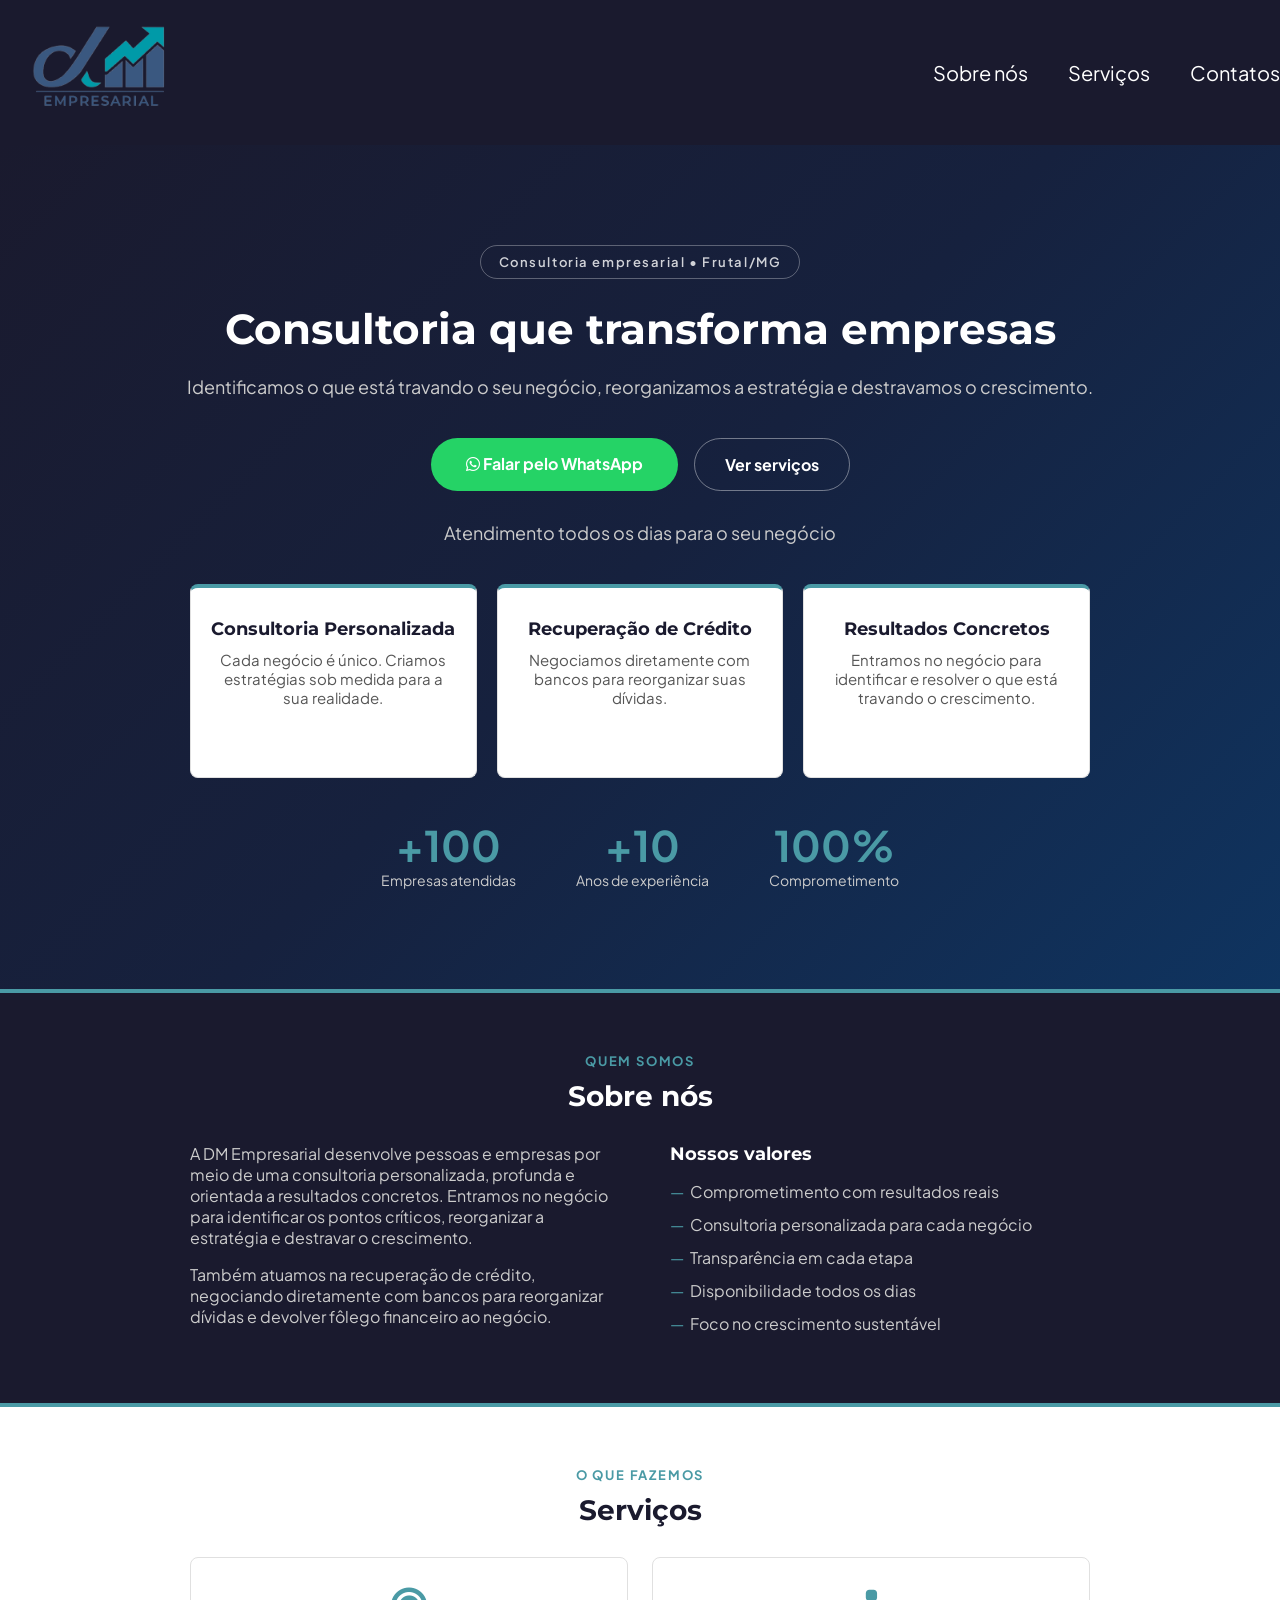
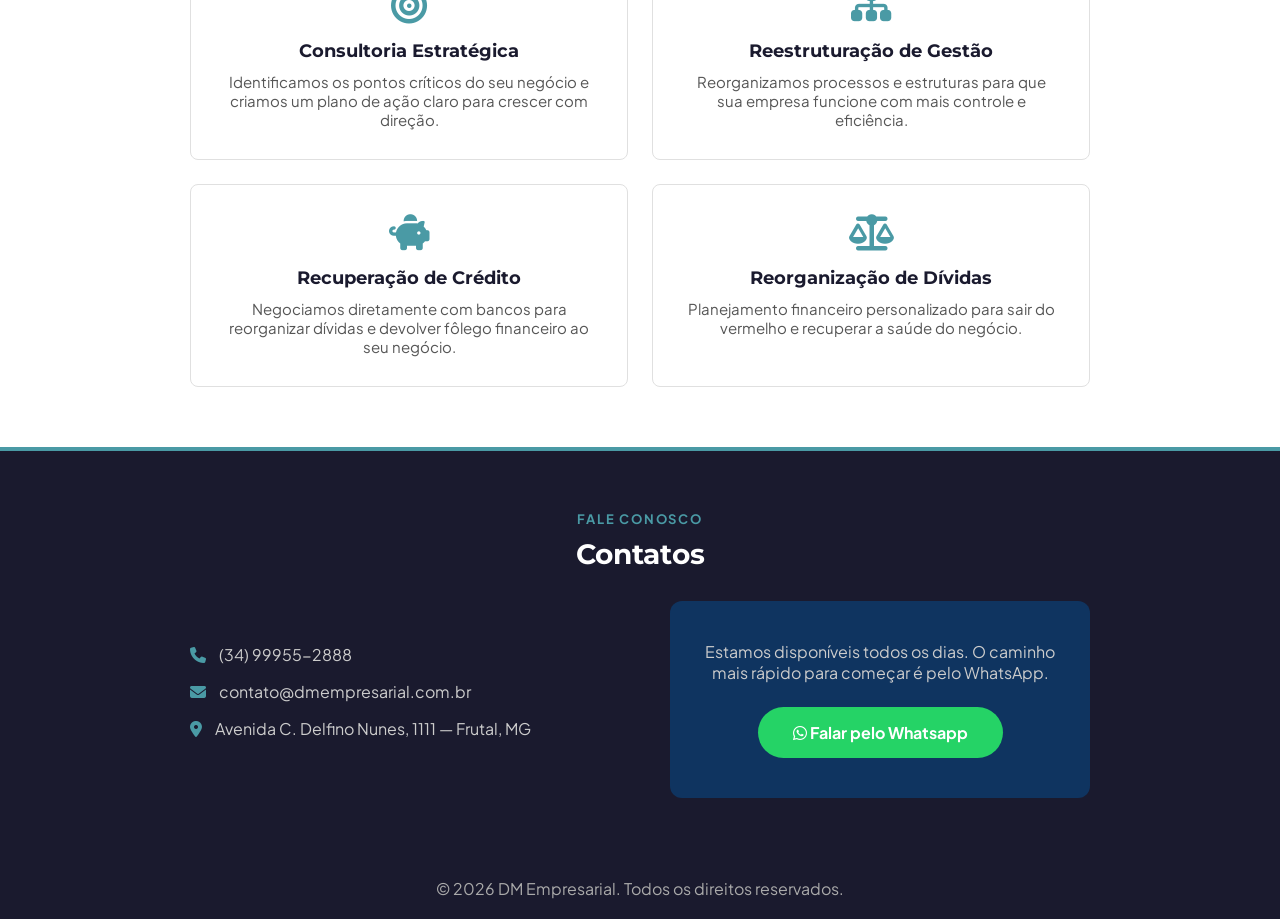
==== index.html @ 43095cfa "Update index.html" ====
<!DOCTYPE html>
<html lang="pt-BR">
  <head>
    <meta charset="UTF-8" />
    <meta name="viewport" content="width=device-width, initial-scale=1.0" />
    <meta http-equiv="X-UA-Compatible" content="ie=edge" />
    <title>DM Empresarial</title>
    <link rel="stylesheet" href="css.css" />
    <link rel="stylesheet" href="https://cdnjs.cloudflare.com/ajax/libs/font-awesome/6.5.0/css/all.min.css" />
    <link rel="preconnect" href="https://fonts.googleapis.com" />
    <link rel="preconnect" href="https://fonts.gstatic.com" crossorigin />
    <link href="https://fonts.googleapis.com/css2?family=Montserrat:wght@500;600;700;800&family=Plus+Jakarta+Sans:wght@400;500;600;700&display=swap" rel="stylesheet" />
    <link rel="icon" type="image/png" href="Logo_DM_OFICIAL.png" />
  </head>

  <body>

    <!-- MENU -->
    <header>
      <nav>
        <img src="Logo_DM_OFICIAL.png" class="logo" alt="Logo DM Empresarial" />
        <ul>
          <li><a href="#sobre">Sobre nós</a></li>
          <li><a href="#servicos">Serviços</a></li>
          <li><a href="#contatos">Contatos</a></li>
        </ul>
      </nav>
    </header>

    <!-- HERO -->
    <section class="hero">
      <span class="hero-selo">Consultoria empresarial • Frutal/MG</span>
      <h1>Consultoria que transforma empresas</h1>
      <p>Identificamos o que está travando o seu negócio, reorganizamos a estratégia e destravamos o crescimento.</p>

      <div class="hero-botoes">
        <a href="https://wa.me/5534996653600" class="btn-whatsapp">
          <i class="fa-brands fa-whatsapp"></i> Falar pelo WhatsApp
        </a>
        <a href="#servicos" class="btn-ghost">Ver serviços</a>
      </div>

      <p class="hero-disponivel">Atendimento todos os dias para o seu negócio</p>

      <div class="home-cards">
        <div class="home-card">
          <h4>Consultoria Personalizada</h4>
          <p>Cada negócio é único. Criamos estratégias sob medida para a sua realidade.</p>
        </div>
        <div class="home-card">
          <h4>Recuperação de Crédito</h4>
          <p>Negociamos diretamente com bancos para reorganizar suas dívidas.</p>
        </div>
        <div class="home-card">
          <h4>Resultados Concretos</h4>
          <p>Entramos no negócio para identificar e resolver o que está travando o crescimento.</p>
        </div>
      </div>

      <div class="home-numeros">
        <div class="numero">
          <span class="numero-valor">+100</span>
          <span class="numero-label">Empresas atendidas</span>
        </div>
        <div class="numero">
          <span class="numero-valor">+10</span>
          <span class="numero-label">Anos de experiência</span>
        </div>
        <div class="numero">
          <span class="numero-valor">100%</span>
          <span class="numero-label">Comprometimento</span>
        </div>
      </div>
    </section>

    <!-- CONTEUDO -->
    <section class="icones">

      <!-- SOBRE NOS -->
      <div id="sobre">
        <span class="etiqueta">Quem somos</span>
        <h3>Sobre nós</h3>

        <div class="sobre-grid">
          <div class="sobre-texto">
            <p>A DM Empresarial desenvolve pessoas e empresas por meio de uma consultoria personalizada, profunda e orientada a resultados concretos. Entramos no negócio para identificar os pontos críticos, reorganizar a estratégia e destravar o crescimento.</p>
            <p>Também atuamos na recuperação de crédito, negociando diretamente com bancos para reorganizar dívidas e devolver fôlego financeiro ao negócio.</p>
          </div>

          <div class="sobre-valores">
            <h4>Nossos valores</h4>
            <ul>
              <li>Comprometimento com resultados reais</li>
              <li>Consultoria personalizada para cada negócio</li>
              <li>Transparência em cada etapa</li>
              <li>Disponibilidade todos os dias</li>
              <li>Foco no crescimento sustentável</li>
            </ul>
          </div>
        </div>
      </div>

      <!-- SERVICOS -->
      <div id="servicos">
        <span class="etiqueta">O que fazemos</span>
        <h3>Serviços</h3>

        <div class="servicos-grid">
          <div class="servico-card">
            <i class="fa-solid fa-bullseye"></i>
            <h4>Consultoria Estratégica</h4>
            <p>Identificamos os pontos críticos do seu negócio e criamos um plano de ação claro para crescer com direção.</p>
          </div>
          <div class="servico-card">
            <i class="fa-solid fa-sitemap"></i>
            <h4>Reestruturação de Gestão</h4>
            <p>Reorganizamos processos e estruturas para que sua empresa funcione com mais controle e eficiência.</p>
          </div>
          <div class="servico-card">
          <i class="fa-solid fa-piggy-bank"></i>
            <h4>Recuperação de Crédito</h4>
            <p>Negociamos diretamente com bancos para reorganizar dívidas e devolver fôlego financeiro ao seu negócio.</p>
          </div>
          <div class="servico-card">
            <i class="fa-solid fa-scale-balanced"></i>
            <h4>Reorganização de Dívidas</h4>
            <p>Planejamento financeiro personalizado para sair do vermelho e recuperar a saúde do negócio.</p>
          </div>
        </div>
      </div>

      <!-- CONTATOS -->
      <div id="contatos">
        <span class="etiqueta">Fale conosco</span>
        <h3>Contatos</h3>

        <div class="contatos-grid">
          <div class="contatos-info">
            <p><i class="fa-solid fa-phone"></i> (34) 99955-2888</p>
            <p><i class="fa-solid fa-envelope"></i> contato@dmempresarial.com.br</p>
            <p><i class="fa-solid fa-location-dot"></i> Avenida C. Delfino Nunes, 1111 — Frutal, MG</p>
          </div>

          <div class="contatos-cta">
            <p>Estamos disponíveis todos os dias. O caminho mais rápido para começar é pelo WhatsApp.</p>
            <a href="https://wa.me/5534996653600" class="btn-whatsapp">
              <i class="fa-brands fa-whatsapp"></i> Falar pelo Whatsapp
            </a>
          </div>
        </div>
      </div>

    </section>

    <!-- RODAPE -->
    <footer>
      <p>© 2026 DM Empresarial. Todos os direitos reservados.</p>
    </footer>

  </body>
</html>
---- css.css ----
/* SITE DM EMPRESARIAL — ESTILOS CSS*/

/*  RESET E BASE  */
* {
  margin: 0;
  padding: 0;
  box-sizing: border-box;
}

html {
  scroll-behavior: smooth;
}

body {
  font-family: 'Plus Jakarta Sans', Arial, sans-serif;
  color: #333333;
}

h1, h2, h3, h4 {
  font-family: 'Montserrat', Arial, sans-serif;
}

/*  MENU  */
header {
  background-color: #1a1a2e;
  padding: 0px 0px;
}

nav {
  display: flex;
  justify-content: space-between;
  align-items: center;
  height: 145px;
}

.logo {
  height: 200px;
  width: auto;
}

nav ul {
  list-style: none;
  display: flex;
  gap: 40px;
  font-size: 20px;
}

nav ul a {
  color: #ffffff;
  text-decoration: none;
}

/*  HERO  */
.hero {
  background: linear-gradient(135deg, #1a1a2e 0%, #16213e 50%, #0f3460 100%);
  color: #ffffff;
  text-align: center;
  padding: 100px 20px;
}

.hero-selo {
  display: inline-block;
  font-size: 13px;
  font-weight: 600;
  letter-spacing: 0.12em;
  color: rgba(255, 255, 255, 0.8);
  border: 1px solid rgba(255, 255, 255, 0.3);
  padding: 8px 18px;
  border-radius: 999px;
  margin-bottom: 24px;
}

.hero h1 {
  font-size: 42px;
  margin-bottom: 20px;
}

.hero p {
  font-size: 18px;
  color: #cccccc;
  margin-bottom: 40px;
}

.hero-botoes {
  display: flex;
  gap: 16px;
  justify-content: center;
  flex-wrap: wrap;
  margin-bottom: 30px;
}

.hero-disponivel {
  font-size: 14px;
  color: rgba(255, 255, 255, 0.6);
  margin-bottom: 60px;
}

/*  BOTOES  */
.btn-whatsapp {
  background-color: #25d366;
  color: #ffffff;
  padding: 15px 35px;
  border-radius: 30px;
  text-decoration: none;
  font-size: 16px;
  font-weight: bold;
}

.btn-ghost {
  background: transparent;
  color: #ffffff;
  border: 1.5px solid rgba(255, 255, 255, 0.4);
  padding: 15px 30px;
  border-radius: 30px;
  text-decoration: none;
  font-size: 16px;
  font-weight: bold;
}

/*  CARDS DO HERO  */
.home-cards {
  display: grid;
  grid-template-columns: repeat(3, 1fr);
  gap: 20px;
  margin: 40px auto;
  max-width: 900px;
}

.home-card {
  background-color: #ffffff;
  border: 1px solid #e0e0e0;
  border-top: 4px solid #4a9aa5;
  border-radius: 8px;
  padding: 30px 20px;
  text-align: center;
}

.home-card h4 {
  font-size: 18px;
  color: #1a1a2e;
  margin-bottom: 10px;
}

.home-card p {
  font-size: 15px;
  color: #555555;
}

/*  NUMEROS DO HERO  */
.home-numeros {
  display: flex;
  justify-content: center;
  gap: 60px;
  margin-top: 40px;
}

.numero {
  display: flex;
  flex-direction: column;
  align-items: center;
}

.numero-valor {
  font-size: 42px;
  font-weight: bold;
  color: #4a9aa5;
}

.numero-label {
  font-size: 14px;
  color: #cccccc;
}

/*  ESTRUTURA DAS SECOES  */
.icones {
  width: 100%;
}

.icones > div {
  padding: 60px 40px;
}

.etiqueta {
  display: block;
  font-size: 13px;
  font-weight: 700;
  letter-spacing: 0.14em;
  text-transform: uppercase;
  color: #4a9aa5;
  margin-bottom: 10px;
  text-align: center;
}

.icones h3 {
  font-size: 28px;
  margin-bottom: 30px;
  color: #1a1a2e;
  text-align: center;
}

/*  SOBRE NOS  */
#sobre {
  background-color: #1a1a2e;
  border-top: 4px solid #4a9aa5;
}

#sobre h3 {
  color: #ffffff;
}

.sobre-grid {
  display: grid;
  grid-template-columns: 1fr 1fr;
  gap: 60px;
  max-width: 900px;
  margin: 0 auto;
}

.sobre-texto p {
  color: #cccccc;
  font-size: 16px;
  margin-bottom: 16px;
}

.sobre-valores h4 {
  font-size: 18px;
  color: #ffffff;
  margin-bottom: 16px;
}

.sobre-valores ul {
  list-style: none;
  display: flex;
  flex-direction: column;
  gap: 12px;
}

.sobre-valores ul li {
  padding-left: 20px;
  position: relative;
  color: #cccccc;
  font-size: 16px;
}

.sobre-valores ul li::before {
  content: "—";
  position: absolute;
  left: 0;
  color: #4a9aa5;
}

/*  SERVICOS  */
#servicos {
  border-top: 4px solid #4a9aa5;
}

.servicos-grid {
  display: grid;
  grid-template-columns: repeat(2, 1fr);
  gap: 24px;
  max-width: 900px;
  margin: 0 auto;
}

.servico-card {
  background-color: #ffffff;
  border: 1px solid #e0e0e0;
  border-radius: 8px;
  padding: 30px;
  text-align: center;
  transition: transform 0.2s ease, box-shadow 0.2s ease;
}

.servico-card:hover {
  transform: translateY(-5px);
  box-shadow: 0 10px 30px rgba(0, 0, 0, 0.1);
}

.servico-card i {
  font-size: 36px;
  color: #4a9aa5;
  margin-bottom: 16px;
  display: block;
}

.servico-card h4 {
  font-size: 18px;
  color: #1a1a2e;
  margin-bottom: 10px;
}

.servico-card p {
  font-size: 15px;
  color: #555555;
}

/*  CONTATOS  */
#contatos {
  background-color: #1a1a2e;
  border-top: 4px solid #4a9aa5;
}

#contatos h3 {
  color: #ffffff;
}

.contatos-grid {
  display: grid;
  grid-template-columns: 1fr 1fr;
  gap: 60px;
  max-width: 900px;
  margin: 0 auto;
  align-items: center;
}

.contatos-info p {
  font-size: 16px;
  color: #cccccc;
  margin-bottom: 16px;
}

.contatos-info i {
  color: #4a9aa5;
  margin-right: 10px;
}

.contatos-cta {
  background-color: #0f3460;
  border-radius: 12px;
  padding: 40px 30px;
  text-align: center;
}

.contatos-cta p {
  color: #cccccc;
  font-size: 16px;
  margin-bottom: 24px;
}

.contatos-cta .btn-whatsapp {
  display: block;
  width: fit-content;
  margin: 0 auto;
}

/*  RODAPE  */
footer {
  background-color: #1a1a2e;
  color: #aaaaaa;
  text-align: center;
  padding: 20px;
}
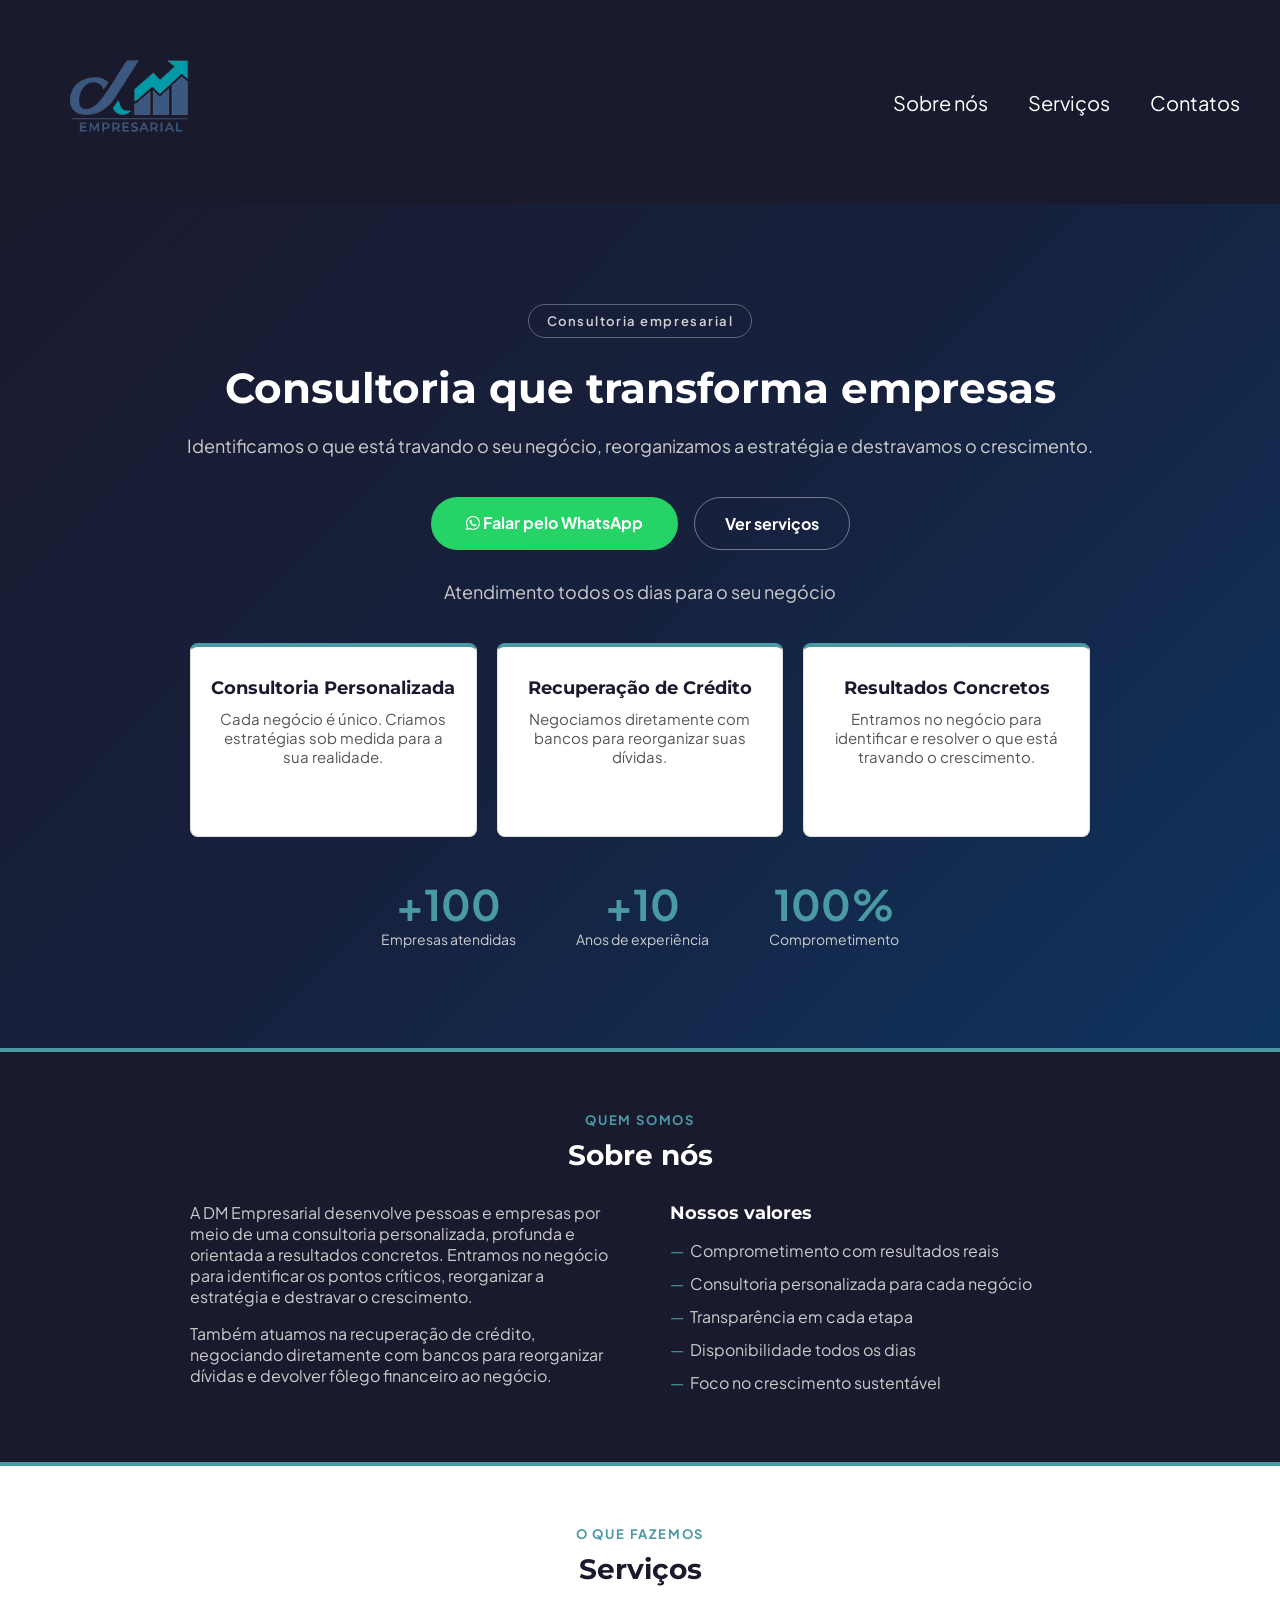
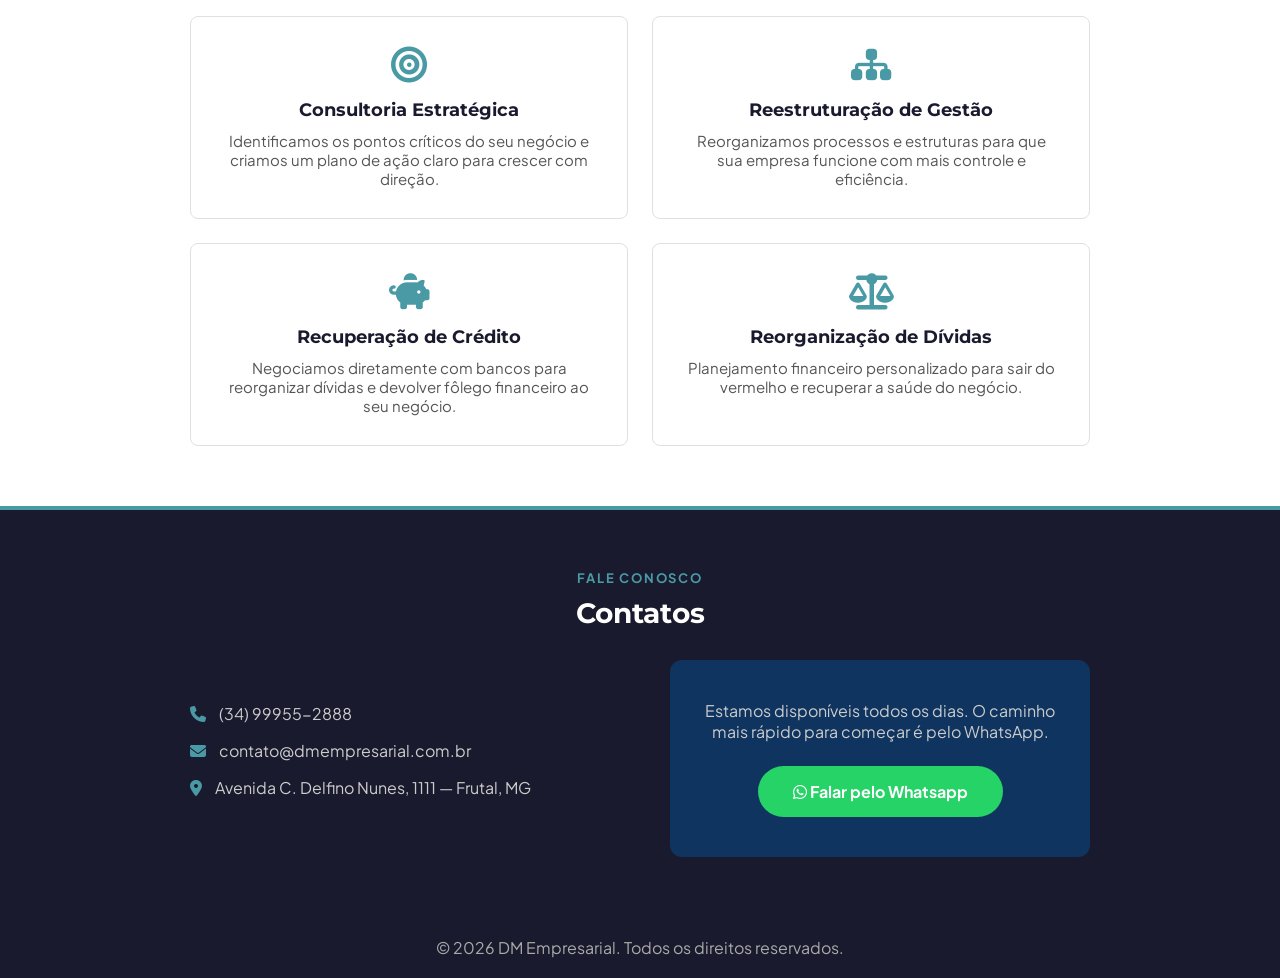
==== commit 3c722f92: "Update index.html" ====
--- a/index.html
+++ b/index.html
@@ -29,7 +29,7 @@
 
     <!-- HERO -->
     <section class="hero">
-      <span class="hero-selo">Consultoria empresarial • Frutal/MG</span>
+      <span class="hero-selo">Consultoria empresarial</span>
       <h1>Consultoria que transforma empresas</h1>
       <p>Identificamos o que está travando o seu negócio, reorganizamos a estratégia e destravamos o crescimento.</p>
 
--- a/css.css
+++ b/css.css
@@ -23,18 +23,19 @@
 /*  MENU  */
 header {
   background-color: #1a1a2e;
-  padding: 0px 0px;
+  padding: 12px 40px;
 }
 
 nav {
   display: flex;
   justify-content: space-between;
   align-items: center;
-  height: 145px;
+  max-width: 1200px;
+  margin: 0 auto;
 }
 
 .logo {
-  height: 200px;
+  height: 180px;
   width: auto;
 }
 
@@ -43,6 +44,7 @@
   display: flex;
   gap: 40px;
   font-size: 20px;
+  
 }
 
 nav ul a {
@@ -350,3 +352,53 @@
   text-align: center;
   padding: 20px;
 }
+/*  RESPONSIVO — CELULAR  */
+@media (max-width: 768px) {
+
+  /* Menu em coluna */
+  nav {
+    flex-direction: column;
+    gap: 16px;
+    text-align: center;
+  }
+
+  /* Cards do hero em coluna */
+  .home-cards {
+    grid-template-columns: 1fr;
+  }
+
+  /* Numeros do hero em coluna */
+  .home-numeros {
+    flex-direction: column;
+    gap: 30px;
+  }
+
+  /* Sobre nos em coluna */
+  .sobre-grid {
+    grid-template-columns: 1fr;
+  }
+
+  /* Servicos em coluna */
+  .servicos-grid {
+    grid-template-columns: 1fr;
+  }
+
+  /* Contatos em coluna */
+  .contatos-grid {
+    grid-template-columns: 1fr;
+  }
+
+  /* Padding menor nas secoes */
+  .icones > div {
+    padding: 40px 20px;
+  }
+
+  /* Hero com menos espaco */
+  .hero {
+    padding: 60px 20px;
+  }
+
+  .hero h1 {
+    font-size: 28px;
+  }
+}
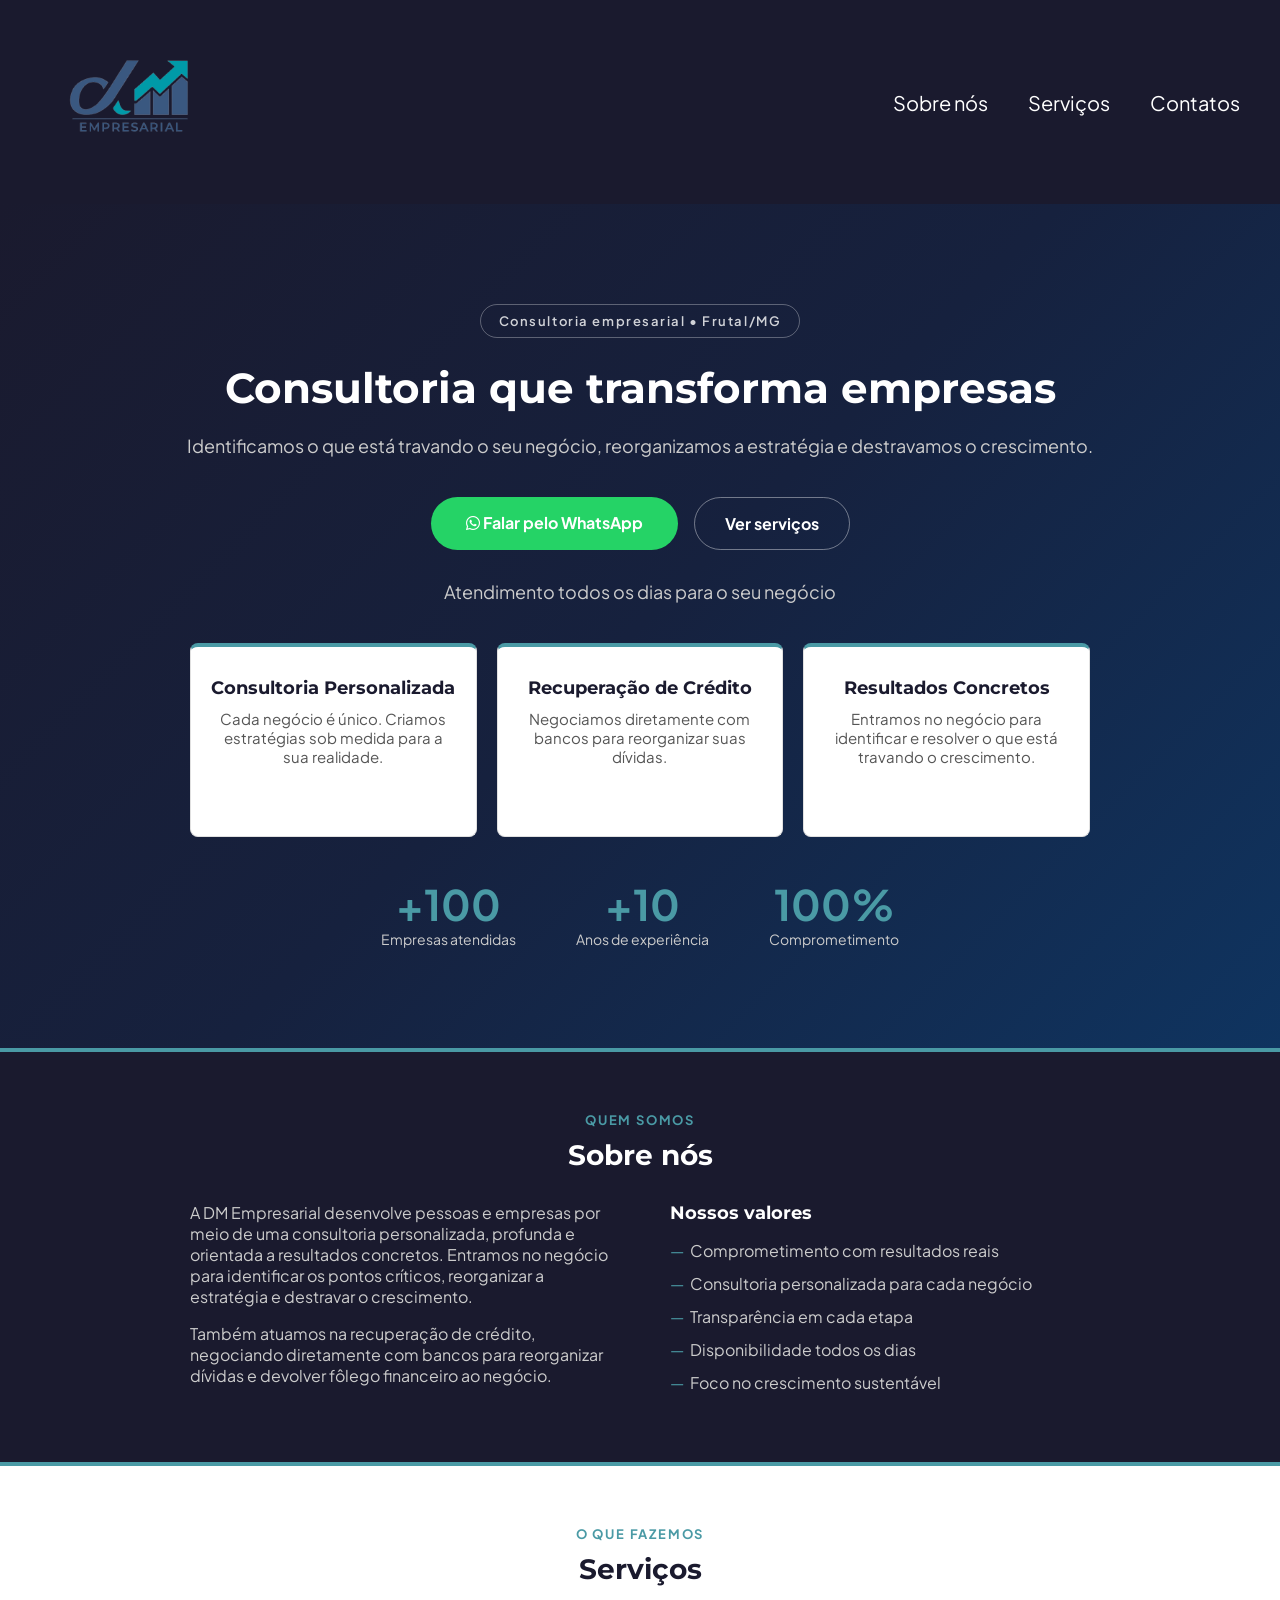
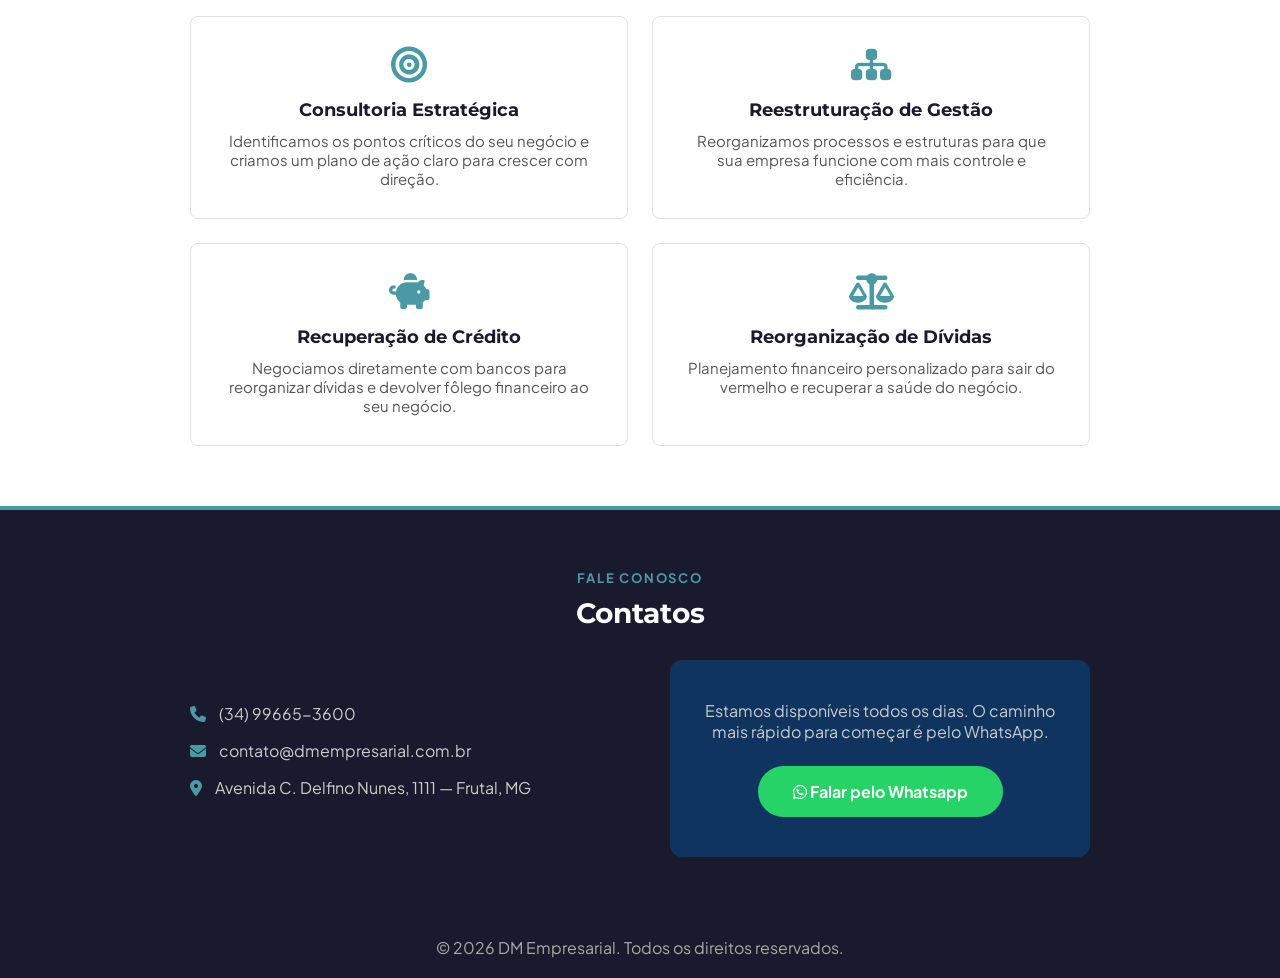
==== commit bf234f20: "Update index.html" ====
--- a/index.html
+++ b/index.html
@@ -2,11 +2,11 @@
 <html lang="pt-BR">
   <head>
     <meta charset="UTF-8" />
-    <meta name="viewport" content="width=device-width, initial-scale=1.0" />
+    <meta name="viewport" content="width=device-width, initial-scale=1.5" />
     <meta http-equiv="X-UA-Compatible" content="ie=edge" />
     <title>DM Empresarial</title>
     <link rel="stylesheet" href="css.css" />
-    <link rel="stylesheet" href="https://cdnjs.cloudflare.com/ajax/libs/font-awesome/6.5.0/css/all.min.css" />
+    <link rel="stylesheet" href="https:D//cdnjs.cloudflare.com/ajax/libs/font-awesome/6.5.0/css/all.min.css" />
     <link rel="preconnect" href="https://fonts.googleapis.com" />
     <link rel="preconnect" href="https://fonts.gstatic.com" crossorigin />
     <link href="https://fonts.googleapis.com/css2?family=Montserrat:wght@500;600;700;800&family=Plus+Jakarta+Sans:wght@400;500;600;700&display=swap" rel="stylesheet" />
@@ -29,7 +29,7 @@
 
     <!-- HERO -->
     <section class="hero">
-      <span class="hero-selo">Consultoria empresarial</span>
+      <span class="hero-selo">Consultoria empresarial • Frutal/MG</span>
       <h1>Consultoria que transforma empresas</h1>
       <p>Identificamos o que está travando o seu negócio, reorganizamos a estratégia e destravamos o crescimento.</p>
 
@@ -136,7 +136,7 @@
 
         <div class="contatos-grid">
           <div class="contatos-info">
-            <p><i class="fa-solid fa-phone"></i> (34) 99955-2888</p>
+            <p><i class="fa-solid fa-phone"></i> (34) 99665-3600</p>
             <p><i class="fa-solid fa-envelope"></i> contato@dmempresarial.com.br</p>
             <p><i class="fa-solid fa-location-dot"></i> Avenida C. Delfino Nunes, 1111 — Frutal, MG</p>
           </div>
--- a/css.css
+++ b/css.css
@@ -1,4 +1,19 @@
 /* SITE DM EMPRESARIAL — ESTILOS CSS*/
+
+/*  VARIAVEIS DE COR  */
+:root {
+  --color-navy: #1a1a2e;
+  --color-navy-mid: #16213e;
+  --color-navy-dark: #0f3460;
+  --color-teal: #4a9aa5;
+  --color-text-dark: #333333;
+  --color-text-muted: #cccccc;
+  --color-text-body: #555555;
+  --color-text-footer: #aaaaaa;
+  --color-border: #e0e0e0;
+  --color-white: #ffffff;
+  --color-whatsapp: #25d366;
+}
 
 /*  RESET E BASE  */
 * {
@@ -13,7 +28,7 @@
 
 body {
   font-family: 'Plus Jakarta Sans', Arial, sans-serif;
-  color: #333333;
+  color: var(--color-text-dark);
 }
 
 h1, h2, h3, h4 {
@@ -22,7 +37,7 @@
 
 /*  MENU  */
 header {
-  background-color: #1a1a2e;
+  background-color: var(--color-navy);
   padding: 12px 40px;
 }
 
@@ -48,14 +63,14 @@
 }
 
 nav ul a {
-  color: #ffffff;
+  color: var(--color-white);
   text-decoration: none;
 }
 
 /*  HERO  */
 .hero {
-  background: linear-gradient(135deg, #1a1a2e 0%, #16213e 50%, #0f3460 100%);
-  color: #ffffff;
+  background: linear-gradient(135deg, var(--color-navy) 0%, var(--color-navy-mid) 50%, var(--color-navy-dark) 100%);
+  color: var(--color-white);
   text-align: center;
   padding: 100px 20px;
 }
@@ -79,7 +94,7 @@
 
 .hero p {
   font-size: 18px;
-  color: #cccccc;
+  color: var(--color-text-muted);
   margin-bottom: 40px;
 }
 
@@ -99,8 +114,8 @@
 
 /*  BOTOES  */
 .btn-whatsapp {
-  background-color: #25d366;
-  color: #ffffff;
+  background-color: var(--color-whatsapp);
+  color: var(--color-white);
   padding: 15px 35px;
   border-radius: 30px;
   text-decoration: none;
@@ -110,7 +125,7 @@
 
 .btn-ghost {
   background: transparent;
-  color: #ffffff;
+  color: var(--color-white);
   border: 1.5px solid rgba(255, 255, 255, 0.4);
   padding: 15px 30px;
   border-radius: 30px;
@@ -129,9 +144,9 @@
 }
 
 .home-card {
-  background-color: #ffffff;
-  border: 1px solid #e0e0e0;
-  border-top: 4px solid #4a9aa5;
+  background-color: var(--color-white);
+  border: 1px solid var(--color-border);
+  border-top: 4px solid var(--color-teal);
   border-radius: 8px;
   padding: 30px 20px;
   text-align: center;
@@ -139,13 +154,13 @@
 
 .home-card h4 {
   font-size: 18px;
-  color: #1a1a2e;
+  color: var(--color-navy);
   margin-bottom: 10px;
 }
 
 .home-card p {
   font-size: 15px;
-  color: #555555;
+  color: var(--color-text-body);
 }
 
 /*  NUMEROS DO HERO  */
@@ -165,12 +180,12 @@
 .numero-valor {
   font-size: 42px;
   font-weight: bold;
-  color: #4a9aa5;
+  color: var(--color-teal);
 }
 
 .numero-label {
   font-size: 14px;
-  color: #cccccc;
+  color: var(--color-text-muted);
 }
 
 /*  ESTRUTURA DAS SECOES  */
@@ -188,7 +203,7 @@
   font-weight: 700;
   letter-spacing: 0.14em;
   text-transform: uppercase;
-  color: #4a9aa5;
+  color: var(--color-teal);
   margin-bottom: 10px;
   text-align: center;
 }
@@ -196,18 +211,18 @@
 .icones h3 {
   font-size: 28px;
   margin-bottom: 30px;
-  color: #1a1a2e;
+  color: var(--color-navy);
   text-align: center;
 }
 
 /*  SOBRE NOS  */
 #sobre {
-  background-color: #1a1a2e;
-  border-top: 4px solid #4a9aa5;
+  background-color: var(--color-navy);
+  border-top: 4px solid var(--color-teal);
 }
 
 #sobre h3 {
-  color: #ffffff;
+  color: var(--color-white);
 }
 
 .sobre-grid {
@@ -219,14 +234,14 @@
 }
 
 .sobre-texto p {
-  color: #cccccc;
+  color: var(--color-text-muted);
   font-size: 16px;
   margin-bottom: 16px;
 }
 
 .sobre-valores h4 {
   font-size: 18px;
-  color: #ffffff;
+  color: var(--color-white);
   margin-bottom: 16px;
 }
 
@@ -240,7 +255,7 @@
 .sobre-valores ul li {
   padding-left: 20px;
   position: relative;
-  color: #cccccc;
+  color: var(--color-text-muted);
   font-size: 16px;
 }
 
@@ -248,12 +263,12 @@
   content: "—";
   position: absolute;
   left: 0;
-  color: #4a9aa5;
+  color: var(--color-teal);
 }
 
 /*  SERVICOS  */
 #servicos {
-  border-top: 4px solid #4a9aa5;
+  border-top: 4px solid var(--color-teal);
 }
 
 .servicos-grid {
@@ -265,45 +280,55 @@
 }
 
 .servico-card {
-  background-color: #ffffff;
-  border: 1px solid #e0e0e0;
+  background-color: var(--color-white);
+  border: 1px solid var(--color-border);
   border-radius: 8px;
   padding: 30px;
   text-align: center;
-  transition: transform 0.2s ease, box-shadow 0.2s ease;
-}
-
-.servico-card:hover {
-  transform: translateY(-5px);
+  position: relative;
+  transition: transform 0.2s ease;
+}
+
+.servico-card::after {
+  content: '';
+  position: absolute;
+  inset: 0;
+  border-radius: 8px;
   box-shadow: 0 10px 30px rgba(0, 0, 0, 0.1);
-}
+  opacity: 0;
+  transition: opacity 0.2s ease;
+  pointer-events: none;
+}
+
+.servico-card:hover { transform: translateY(-5px); }
+.servico-card:hover::after { opacity: 1; }
 
 .servico-card i {
   font-size: 36px;
-  color: #4a9aa5;
+  color: var(--color-teal);
   margin-bottom: 16px;
   display: block;
 }
 
 .servico-card h4 {
   font-size: 18px;
-  color: #1a1a2e;
+  color: var(--color-navy);
   margin-bottom: 10px;
 }
 
 .servico-card p {
   font-size: 15px;
-  color: #555555;
+  color: var(--color-text-body);
 }
 
 /*  CONTATOS  */
 #contatos {
-  background-color: #1a1a2e;
-  border-top: 4px solid #4a9aa5;
+  background-color: var(--color-navy);
+  border-top: 4px solid var(--color-teal);
 }
 
 #contatos h3 {
-  color: #ffffff;
+  color: var(--color-white);
 }
 
 .contatos-grid {
@@ -317,24 +342,24 @@
 
 .contatos-info p {
   font-size: 16px;
-  color: #cccccc;
+  color: var(--color-text-muted);
   margin-bottom: 16px;
 }
 
 .contatos-info i {
-  color: #4a9aa5;
+  color: var(--color-teal);
   margin-right: 10px;
 }
 
 .contatos-cta {
-  background-color: #0f3460;
+  background-color: var(--color-navy-dark);
   border-radius: 12px;
   padding: 40px 30px;
   text-align: center;
 }
 
 .contatos-cta p {
-  color: #cccccc;
+  color: var(--color-text-muted);
   font-size: 16px;
   margin-bottom: 24px;
 }
@@ -347,8 +372,8 @@
 
 /*  RODAPE  */
 footer {
-  background-color: #1a1a2e;
-  color: #aaaaaa;
+  background-color: var(--color-navy);
+  color: var(--color-text-footer);
   text-align: center;
   padding: 20px;
 }
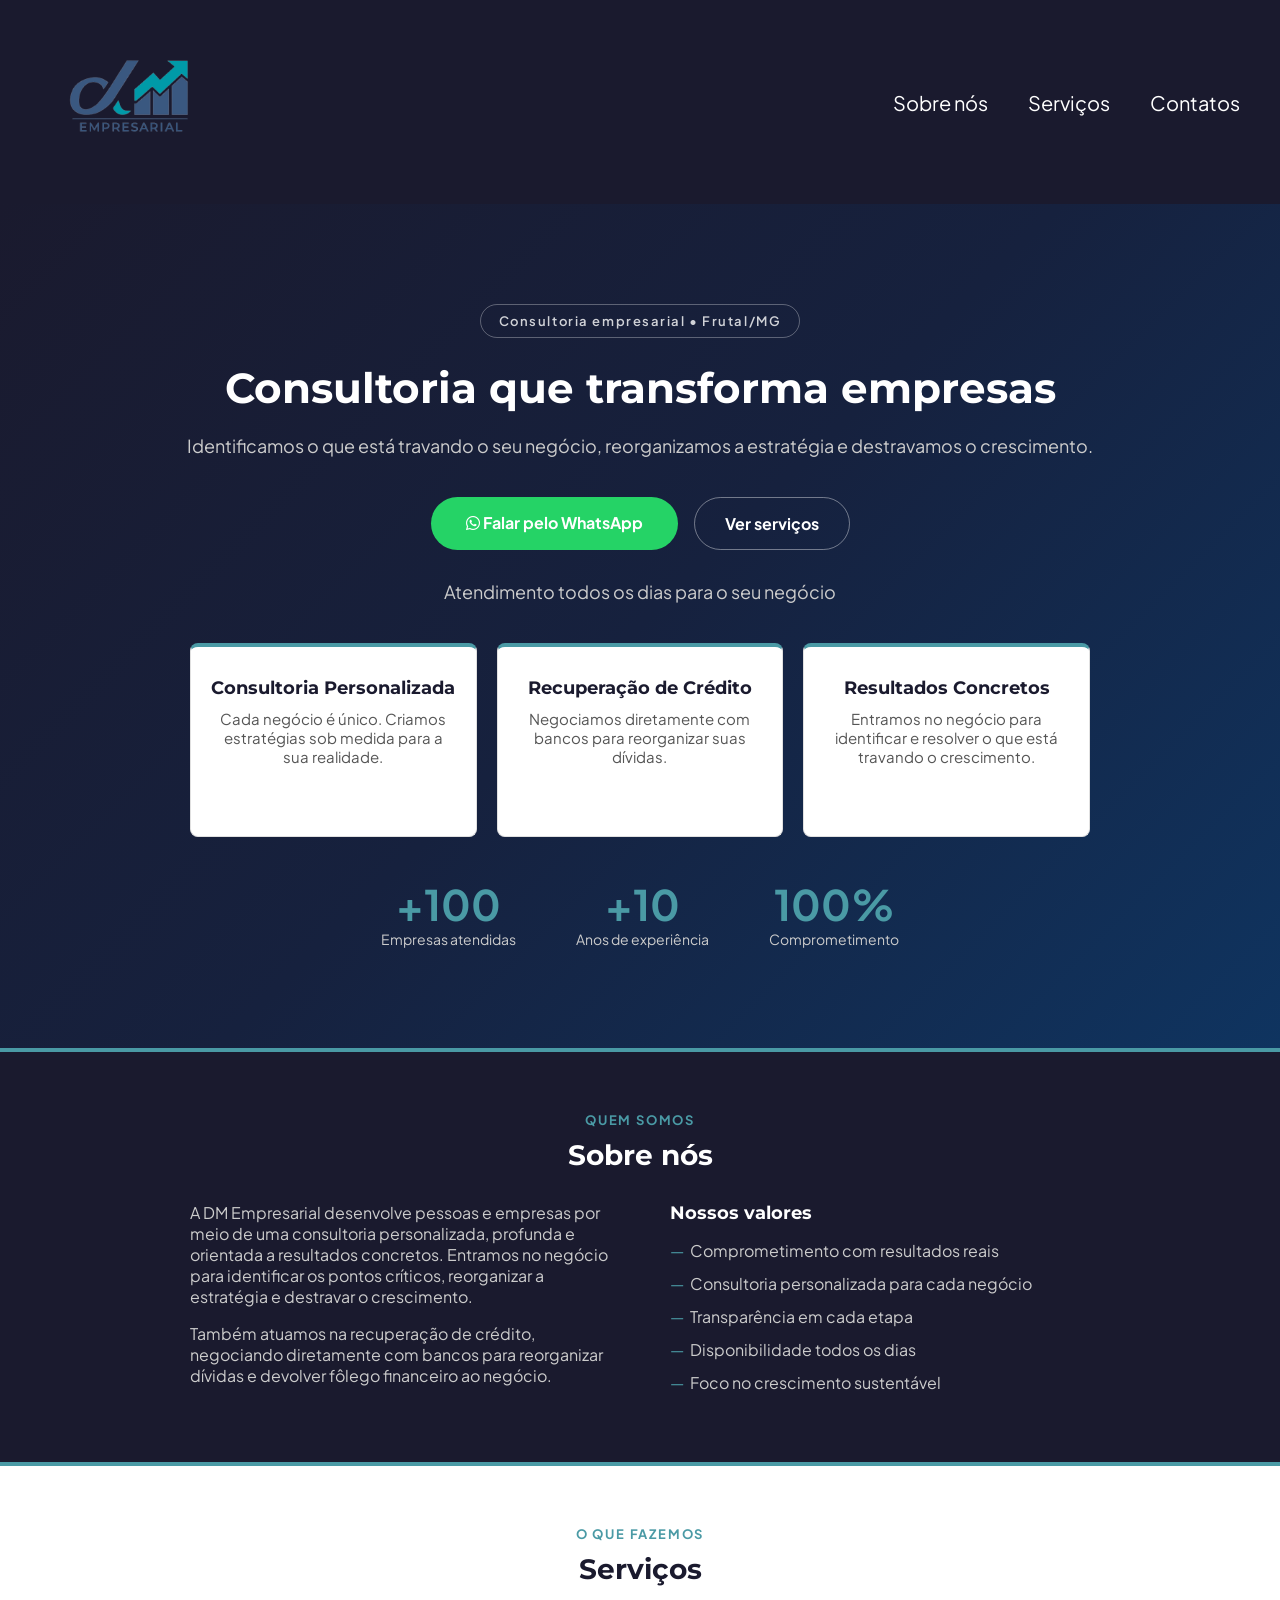
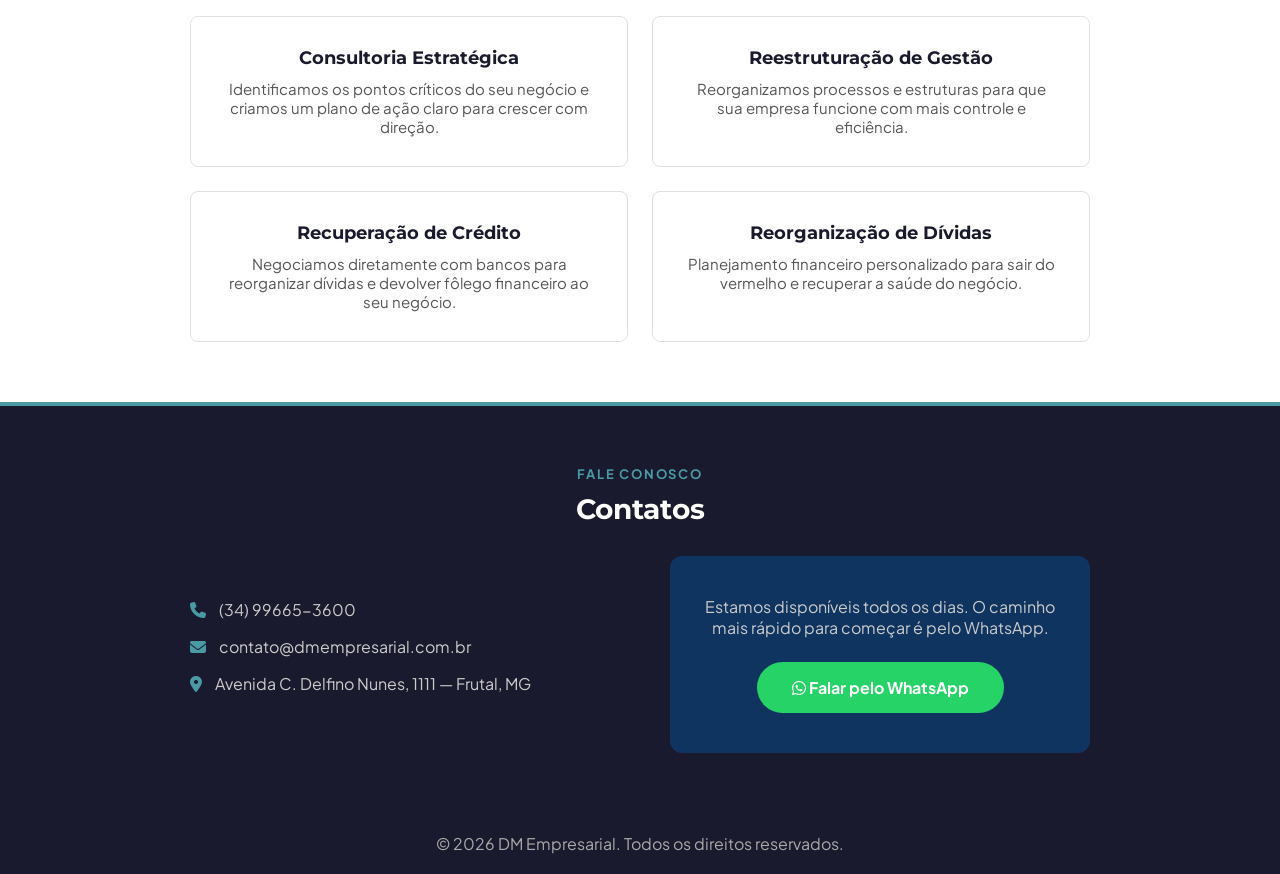
==== commit 795320a5: "Update index.html" ====
--- a/index.html
+++ b/index.html
@@ -2,11 +2,12 @@
 <html lang="pt-BR">
   <head>
     <meta charset="UTF-8" />
-    <meta name="viewport" content="width=device-width, initial-scale=1.5" />
+    <meta name="viewport" content="width=device-width, initial-scale=1.0" />
     <meta http-equiv="X-UA-Compatible" content="ie=edge" />
+    <meta name="description" content="Consultoria empresarial em Frutal, MG. Reorganizamos a estratégia do seu negócio e negociamos a recuperação de crédito direto com os bancos. Atendimento todos os dias." />
     <title>DM Empresarial</title>
     <link rel="stylesheet" href="css.css" />
-    <link rel="stylesheet" href="https:D//cdnjs.cloudflare.com/ajax/libs/font-awesome/6.5.0/css/all.min.css" />
+    <link rel="stylesheet" href="https://cdnjs.cloudflare.com/ajax/libs/font-awesome/6.5.0/css/all.min.css" />
     <link rel="preconnect" href="https://fonts.googleapis.com" />
     <link rel="preconnect" href="https://fonts.gstatic.com" crossorigin />
     <link href="https://fonts.googleapis.com/css2?family=Montserrat:wght@500;600;700;800&family=Plus+Jakarta+Sans:wght@400;500;600;700&display=swap" rel="stylesheet" />
@@ -34,7 +35,7 @@
       <p>Identificamos o que está travando o seu negócio, reorganizamos a estratégia e destravamos o crescimento.</p>
 
       <div class="hero-botoes">
-        <a href="https://wa.me/5534996653600" class="btn-whatsapp">
+        <a href="https://wa.me/5534996653600" class="btn-whatsapp" target="_blank" rel="noopener noreferrer">
           <i class="fa-brands fa-whatsapp"></i> Falar pelo WhatsApp
         </a>
         <a href="#servicos" class="btn-ghost">Ver serviços</a>
@@ -107,22 +108,18 @@
 
         <div class="servicos-grid">
           <div class="servico-card">
-            <i class="fa-solid fa-bullseye"></i>
             <h4>Consultoria Estratégica</h4>
             <p>Identificamos os pontos críticos do seu negócio e criamos um plano de ação claro para crescer com direção.</p>
           </div>
           <div class="servico-card">
-            <i class="fa-solid fa-sitemap"></i>
             <h4>Reestruturação de Gestão</h4>
             <p>Reorganizamos processos e estruturas para que sua empresa funcione com mais controle e eficiência.</p>
           </div>
           <div class="servico-card">
-          <i class="fa-solid fa-piggy-bank"></i>
             <h4>Recuperação de Crédito</h4>
             <p>Negociamos diretamente com bancos para reorganizar dívidas e devolver fôlego financeiro ao seu negócio.</p>
           </div>
           <div class="servico-card">
-            <i class="fa-solid fa-scale-balanced"></i>
             <h4>Reorganização de Dívidas</h4>
             <p>Planejamento financeiro personalizado para sair do vermelho e recuperar a saúde do negócio.</p>
           </div>
@@ -143,8 +140,8 @@
 
           <div class="contatos-cta">
             <p>Estamos disponíveis todos os dias. O caminho mais rápido para começar é pelo WhatsApp.</p>
-            <a href="https://wa.me/5534996653600" class="btn-whatsapp">
-              <i class="fa-brands fa-whatsapp"></i> Falar pelo Whatsapp
+            <a href="https://wa.me/5534996653600" class="btn-whatsapp" target="_blank" rel="noopener noreferrer">
+              <i class="fa-brands fa-whatsapp"></i> Falar pelo WhatsApp
             </a>
           </div>
         </div>
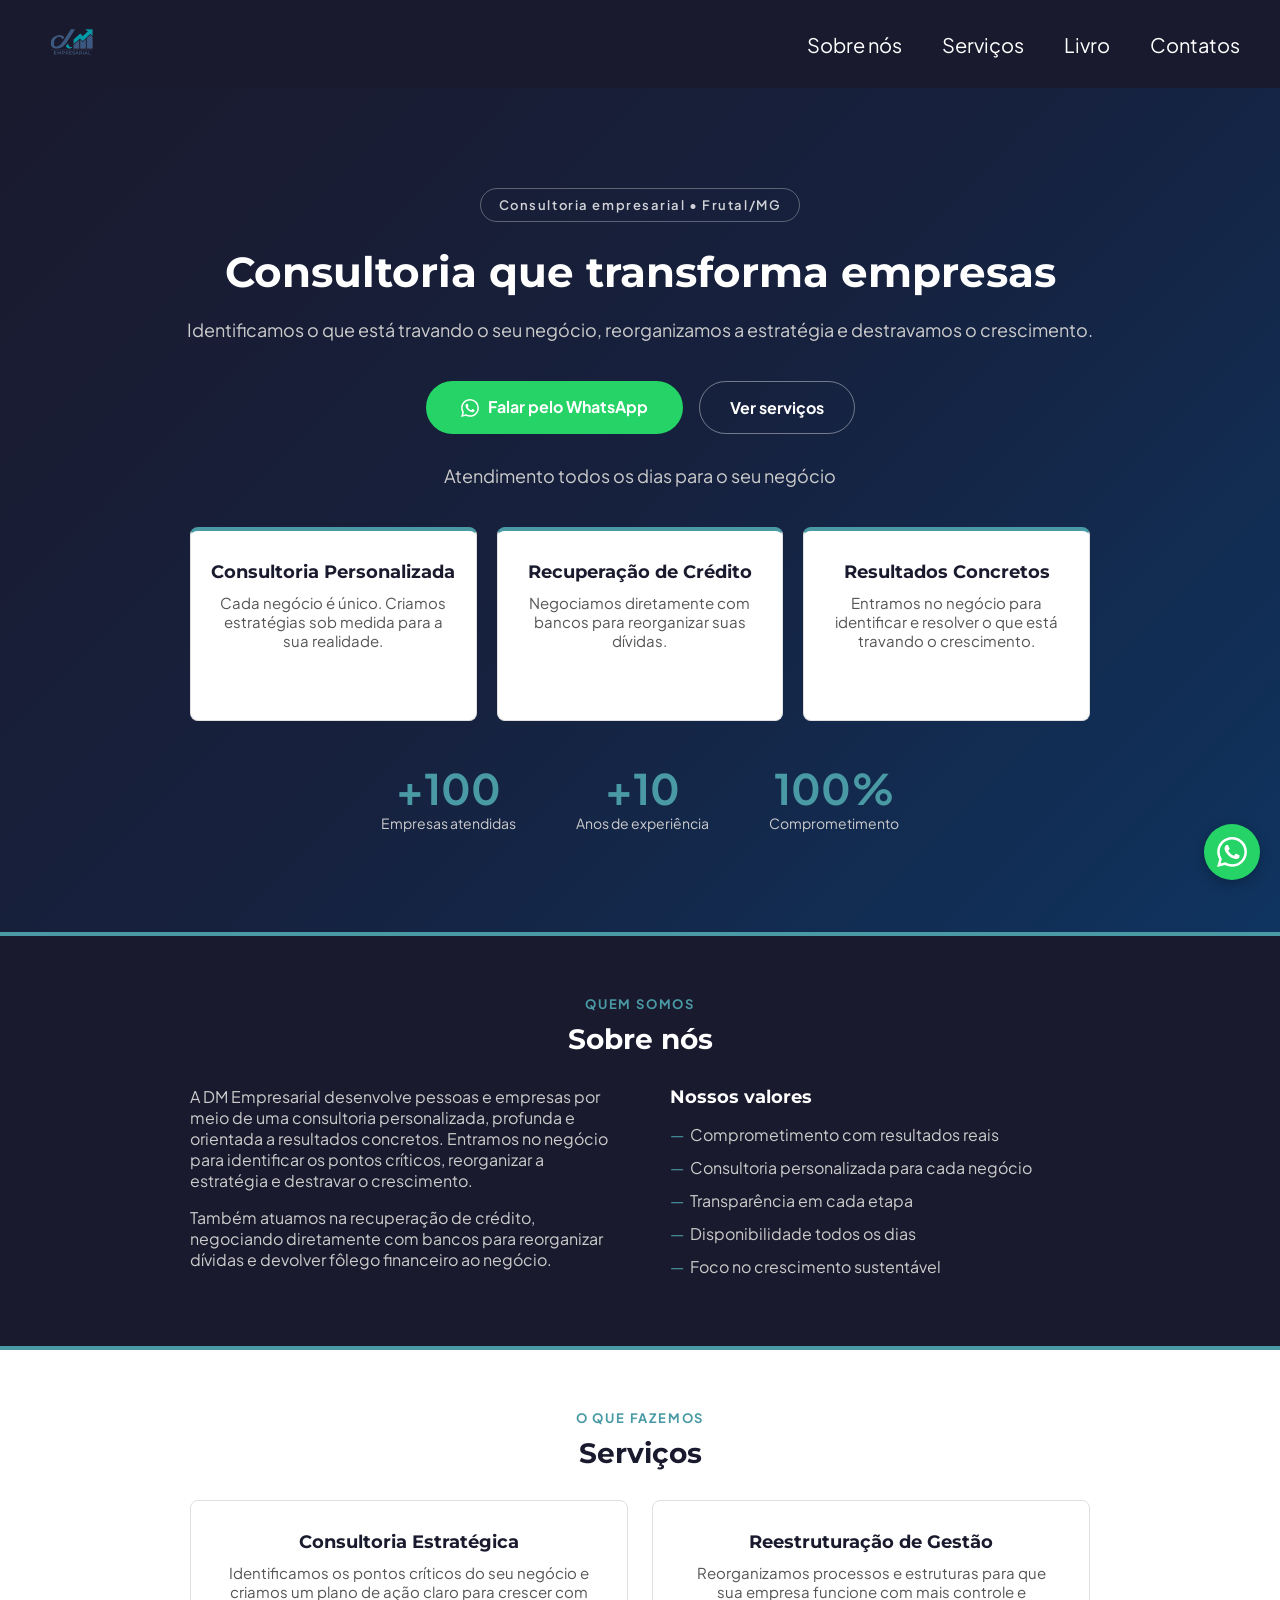
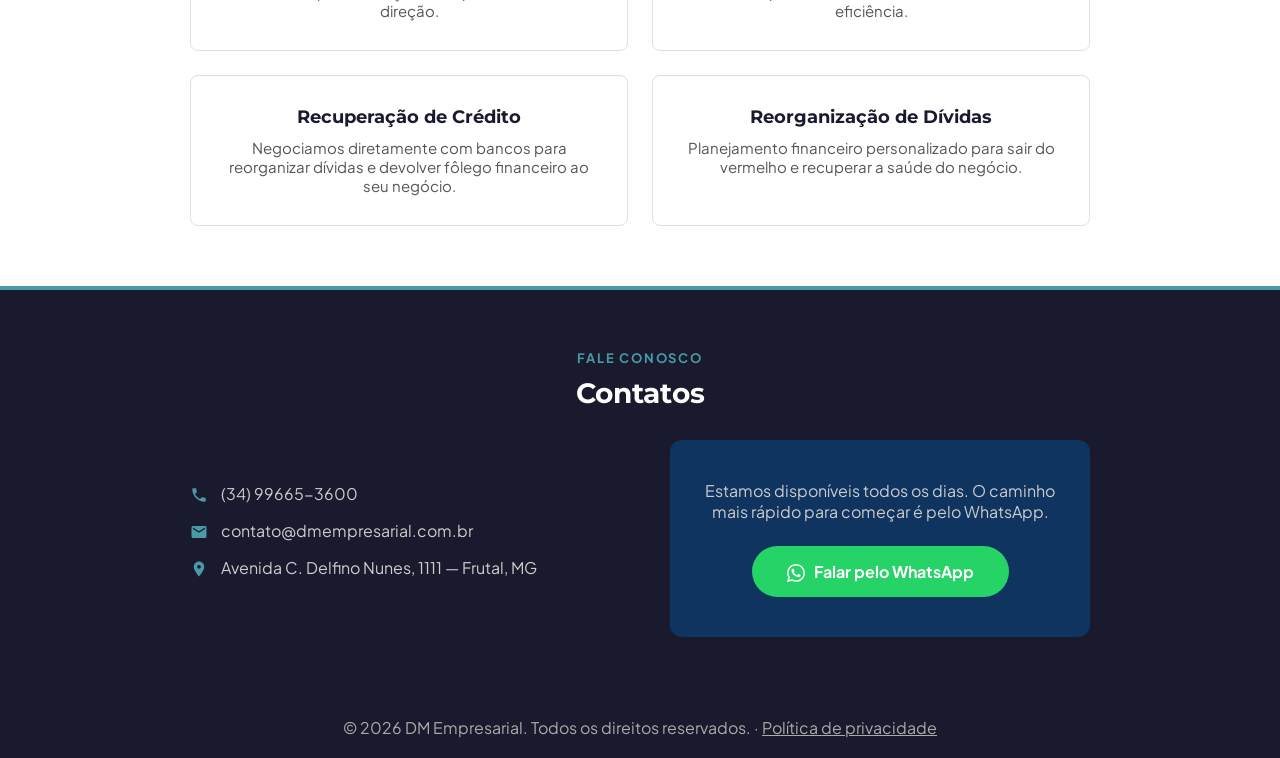
==== commit 517d1b3e: "Otimiza header, adiciona meta tags sociais, link do livro e CTA flutuante" ====
--- a/index.html
+++ b/index.html
@@ -6,8 +6,14 @@
     <meta http-equiv="X-UA-Compatible" content="ie=edge" />
     <meta name="description" content="Consultoria empresarial em Frutal, MG. Reorganizamos a estratégia do seu negócio e negociamos a recuperação de crédito direto com os bancos. Atendimento todos os dias." />
     <title>DM Empresarial</title>
+    <link rel="canonical" href="https://SEUDOMINIO.com.br/" />
+    <meta property="og:type" content="website" />
+    <meta property="og:title" content="DM Empresarial" />
+    <meta property="og:description" content="Consultoria empresarial em Frutal, MG. Reorganizamos a estratégia do seu negócio e negociamos a recuperação de crédito direto com os bancos. Atendimento todos os dias." />
+    <meta property="og:image" content="https://SEUDOMINIO.com.br/assets/img/og-livro.jpg" />
+    <meta property="og:url" content="https://SEUDOMINIO.com.br/" />
+    <meta name="twitter:card" content="summary_large_image" />
     <link rel="stylesheet" href="css.css" />
-    <link rel="stylesheet" href="https://cdnjs.cloudflare.com/ajax/libs/font-awesome/6.5.0/css/all.min.css" />
     <link rel="preconnect" href="https://fonts.googleapis.com" />
     <link rel="preconnect" href="https://fonts.gstatic.com" crossorigin />
     <link href="https://fonts.googleapis.com/css2?family=Montserrat:wght@500;600;700;800&family=Plus+Jakarta+Sans:wght@400;500;600;700&display=swap" rel="stylesheet" />
@@ -23,6 +29,7 @@
         <ul>
           <li><a href="#sobre">Sobre nós</a></li>
           <li><a href="#servicos">Serviços</a></li>
+          <li><a href="livro/">Livro</a></li>
           <li><a href="#contatos">Contatos</a></li>
         </ul>
       </nav>
@@ -36,7 +43,7 @@
 
       <div class="hero-botoes">
         <a href="https://wa.me/5534996653600" class="btn-whatsapp" target="_blank" rel="noopener noreferrer">
-          <i class="fa-brands fa-whatsapp"></i> Falar pelo WhatsApp
+          <svg viewBox="0 0 24 24" aria-hidden="true"><path d="M17.472 14.382c-.297-.149-1.758-.867-2.03-.967-.273-.099-.471-.148-.67.15-.197.297-.767.966-.94 1.164-.173.199-.347.223-.644.075-.297-.15-1.255-.463-2.39-1.475-.883-.788-1.48-1.761-1.653-2.059-.173-.297-.018-.458.13-.606.134-.133.298-.347.446-.52.149-.174.198-.298.298-.497.099-.198.05-.371-.025-.52-.075-.149-.669-1.612-.916-2.207-.242-.579-.487-.5-.669-.51-.173-.008-.371-.01-.57-.01-.198 0-.52.074-.792.372-.272.297-1.04 1.016-1.04 2.479 0 1.462 1.065 2.875 1.213 3.074.149.198 2.096 3.2 5.077 4.487.709.306 1.262.489 1.694.625.712.227 1.36.195 1.872.118.571-.085 1.758-.719 2.006-1.413.248-.694.248-1.289.173-1.413-.074-.124-.272-.198-.57-.347m-5.421 7.403h-.004a9.87 9.87 0 01-5.031-1.378l-.361-.214-3.741.982.998-3.648-.235-.374a9.86 9.86 0 01-1.51-5.26c.001-5.45 4.436-9.884 9.888-9.884 2.64 0 5.122 1.03 6.988 2.898a9.825 9.825 0 012.893 6.994c-.003 5.45-4.437 9.884-9.885 9.884m8.413-18.297A11.815 11.815 0 0012.05 0C5.495 0 .16 5.335.157 11.892c0 2.096.547 4.142 1.588 5.945L.057 24l6.305-1.654a11.882 11.882 0 005.683 1.448h.005c6.554 0 11.89-5.335 11.893-11.893a11.821 11.821 0 00-3.48-8.413z"/></svg> Falar pelo WhatsApp
         </a>
         <a href="#servicos" class="btn-ghost">Ver serviços</a>
       </div>
@@ -133,15 +140,15 @@
 
         <div class="contatos-grid">
           <div class="contatos-info">
-            <p><i class="fa-solid fa-phone"></i> (34) 99665-3600</p>
-            <p><i class="fa-solid fa-envelope"></i> contato@dmempresarial.com.br</p>
-            <p><i class="fa-solid fa-location-dot"></i> Avenida C. Delfino Nunes, 1111 — Frutal, MG</p>
+            <p><svg viewBox="0 0 24 24" aria-hidden="true"><path d="M6.62 10.79c1.44 2.83 3.76 5.14 6.59 6.59l2.2-2.2c.27-.27.67-.36 1.02-.24 1.12.37 2.33.57 3.57.57.55 0 1 .45 1 1V20c0 .55-.45 1-1 1-9.39 0-17-7.61-17-17 0-.55.45-1 1-1h3.5c.55 0 1 .45 1 1 0 1.25.2 2.45.57 3.57.11.35.03.74-.25 1.02l-2.2 2.2z"/></svg> (34) 99665-3600</p>
+            <p><svg viewBox="0 0 24 24" aria-hidden="true"><path d="M20 4H4c-1.1 0-1.99.9-1.99 2L2 18c0 1.1.9 2 2 2h16c1.1 0 2-.9 2-2V6c0-1.1-.9-2-2-2zm0 4l-8 5-8-5V6l8 5 8-5v2z"/></svg> contato@dmempresarial.com.br</p>
+            <p><svg viewBox="0 0 24 24" aria-hidden="true"><path d="M12 2C8.13 2 5 5.13 5 9c0 5.25 7 13 7 13s7-7.75 7-13c0-3.87-3.13-7-7-7zm0 9.5a2.5 2.5 0 010-5 2.5 2.5 0 010 5z"/></svg> Avenida C. Delfino Nunes, 1111 — Frutal, MG</p>
           </div>
 
           <div class="contatos-cta">
             <p>Estamos disponíveis todos os dias. O caminho mais rápido para começar é pelo WhatsApp.</p>
             <a href="https://wa.me/5534996653600" class="btn-whatsapp" target="_blank" rel="noopener noreferrer">
-              <i class="fa-brands fa-whatsapp"></i> Falar pelo WhatsApp
+              <svg viewBox="0 0 24 24" aria-hidden="true"><path d="M17.472 14.382c-.297-.149-1.758-.867-2.03-.967-.273-.099-.471-.148-.67.15-.197.297-.767.966-.94 1.164-.173.199-.347.223-.644.075-.297-.15-1.255-.463-2.39-1.475-.883-.788-1.48-1.761-1.653-2.059-.173-.297-.018-.458.13-.606.134-.133.298-.347.446-.52.149-.174.198-.298.298-.497.099-.198.05-.371-.025-.52-.075-.149-.669-1.612-.916-2.207-.242-.579-.487-.5-.669-.51-.173-.008-.371-.01-.57-.01-.198 0-.52.074-.792.372-.272.297-1.04 1.016-1.04 2.479 0 1.462 1.065 2.875 1.213 3.074.149.198 2.096 3.2 5.077 4.487.709.306 1.262.489 1.694.625.712.227 1.36.195 1.872.118.571-.085 1.758-.719 2.006-1.413.248-.694.248-1.289.173-1.413-.074-.124-.272-.198-.57-.347m-5.421 7.403h-.004a9.87 9.87 0 01-5.031-1.378l-.361-.214-3.741.982.998-3.648-.235-.374a9.86 9.86 0 01-1.51-5.26c.001-5.45 4.436-9.884 9.888-9.884 2.64 0 5.122 1.03 6.988 2.898a9.825 9.825 0 012.893 6.994c-.003 5.45-4.437 9.884-9.885 9.884m8.413-18.297A11.815 11.815 0 0012.05 0C5.495 0 .16 5.335.157 11.892c0 2.096.547 4.142 1.588 5.945L.057 24l6.305-1.654a11.882 11.882 0 005.683 1.448h.005c6.554 0 11.89-5.335 11.893-11.893a11.821 11.821 0 00-3.48-8.413z"/></svg> Falar pelo WhatsApp
             </a>
           </div>
         </div>
@@ -151,8 +158,18 @@
 
     <!-- RODAPE -->
     <footer>
-      <p>© 2026 DM Empresarial. Todos os direitos reservados.</p>
+      <p>© 2026 DM Empresarial. Todos os direitos reservados. · <a href="privacidade/">Política de privacidade</a></p>
     </footer>
+
+
+    <!-- CTA FLUTUANTE -->
+    <a
+      href="https://wa.me/5534996653600?text=Ol%C3%A1!%20Vim%20pelo%20site%20da%20DM%20Empresarial%20e%20quero%20falar%20com%20um%20consultor."
+      class="wa-float"
+      target="_blank"
+      rel="noopener noreferrer"
+      aria-label="Falar com a DM Empresarial pelo WhatsApp"
+    ><svg viewBox="0 0 24 24" aria-hidden="true"><path d="M17.472 14.382c-.297-.149-1.758-.867-2.03-.967-.273-.099-.471-.148-.67.15-.197.297-.767.966-.94 1.164-.173.199-.347.223-.644.075-.297-.15-1.255-.463-2.39-1.475-.883-.788-1.48-1.761-1.653-2.059-.173-.297-.018-.458.13-.606.134-.133.298-.347.446-.52.149-.174.198-.298.298-.497.099-.198.05-.371-.025-.52-.075-.149-.669-1.612-.916-2.207-.242-.579-.487-.5-.669-.51-.173-.008-.371-.01-.57-.01-.198 0-.52.074-.792.372-.272.297-1.04 1.016-1.04 2.479 0 1.462 1.065 2.875 1.213 3.074.149.198 2.096 3.2 5.077 4.487.709.306 1.262.489 1.694.625.712.227 1.36.195 1.872.118.571-.085 1.758-.719 2.006-1.413.248-.694.248-1.289.173-1.413-.074-.124-.272-.198-.57-.347m-5.421 7.403h-.004a9.87 9.87 0 01-5.031-1.378l-.361-.214-3.741.982.998-3.648-.235-.374a9.86 9.86 0 01-1.51-5.26c.001-5.45 4.436-9.884 9.888-9.884 2.64 0 5.122 1.03 6.988 2.898a9.825 9.825 0 012.893 6.994c-.003 5.45-4.437 9.884-9.885 9.884m8.413-18.297A11.815 11.815 0 0012.05 0C5.495 0 .16 5.335.157 11.892c0 2.096.547 4.142 1.588 5.945L.057 24l6.305-1.654a11.882 11.882 0 005.683 1.448h.005c6.554 0 11.89-5.335 11.893-11.893a11.821 11.821 0 00-3.48-8.413z"/></svg></a>
 
   </body>
 </html>
--- a/css.css
+++ b/css.css
@@ -1,4 +1,4 @@
-/* SITE DM EMPRESARIAL — ESTILOS CSS*/
+/* SITE DM EMPRESARIAL — ESTILOS CSS */
 
 /*  VARIAVEIS DE COR  */
 :root {
@@ -50,7 +50,7 @@
 }
 
 .logo {
-  height: 180px;
+  height: 64px;
   width: auto;
 }
 
@@ -59,7 +59,6 @@
   display: flex;
   gap: 40px;
   font-size: 20px;
-  
 }
 
 nav ul a {
@@ -123,6 +122,14 @@
   font-weight: bold;
 }
 
+.btn-whatsapp svg {
+  width: 18px;
+  height: 18px;
+  fill: currentColor;
+  margin-right: 6px;
+  vertical-align: -4px;
+}
+
 .btn-ghost {
   background: transparent;
   color: var(--color-white);
@@ -303,13 +310,6 @@
 .servico-card:hover { transform: translateY(-5px); }
 .servico-card:hover::after { opacity: 1; }
 
-.servico-card i {
-  font-size: 36px;
-  color: var(--color-teal);
-  margin-bottom: 16px;
-  display: block;
-}
-
 .servico-card h4 {
   font-size: 18px;
   color: var(--color-navy);
@@ -346,9 +346,12 @@
   margin-bottom: 16px;
 }
 
-.contatos-info i {
-  color: var(--color-teal);
+.contatos-info svg {
+  width: 18px;
+  height: 18px;
+  fill: var(--color-teal);
   margin-right: 10px;
+  vertical-align: -4px;
 }
 
 .contatos-cta {
@@ -377,48 +380,71 @@
   text-align: center;
   padding: 20px;
 }
+
+footer a {
+  color: var(--color-text-footer);
+}
+
+/*  CTA FLUTUANTE DE WHATSAPP  */
+.wa-float {
+  position: fixed;
+  right: 20px;
+  bottom: 20px;
+  width: 56px;
+  height: 56px;
+  border-radius: 50%;
+  background-color: var(--color-whatsapp);
+  z-index: 999;
+  box-shadow: 0 4px 12px rgba(0, 0, 0, 0.25);
+  display: flex;
+  align-items: center;
+  justify-content: center;
+}
+
+.wa-float svg {
+  width: 30px;
+  height: 30px;
+  fill: var(--color-white);
+}
+
 /*  RESPONSIVO — CELULAR  */
 @media (max-width: 768px) {
 
-  /* Menu em coluna */
+  .logo {
+    height: 48px;
+  }
+
   nav {
     flex-direction: column;
     gap: 16px;
     text-align: center;
   }
 
-  /* Cards do hero em coluna */
   .home-cards {
     grid-template-columns: 1fr;
   }
 
-  /* Numeros do hero em coluna */
   .home-numeros {
     flex-direction: column;
     gap: 30px;
   }
 
-  /* Sobre nos em coluna */
   .sobre-grid {
     grid-template-columns: 1fr;
   }
 
-  /* Servicos em coluna */
   .servicos-grid {
     grid-template-columns: 1fr;
   }
 
-  /* Contatos em coluna */
   .contatos-grid {
     grid-template-columns: 1fr;
   }
 
-  /* Padding menor nas secoes */
   .icones > div {
     padding: 40px 20px;
   }
 
-  /* Hero com menos espaco */
   .hero {
     padding: 60px 20px;
   }
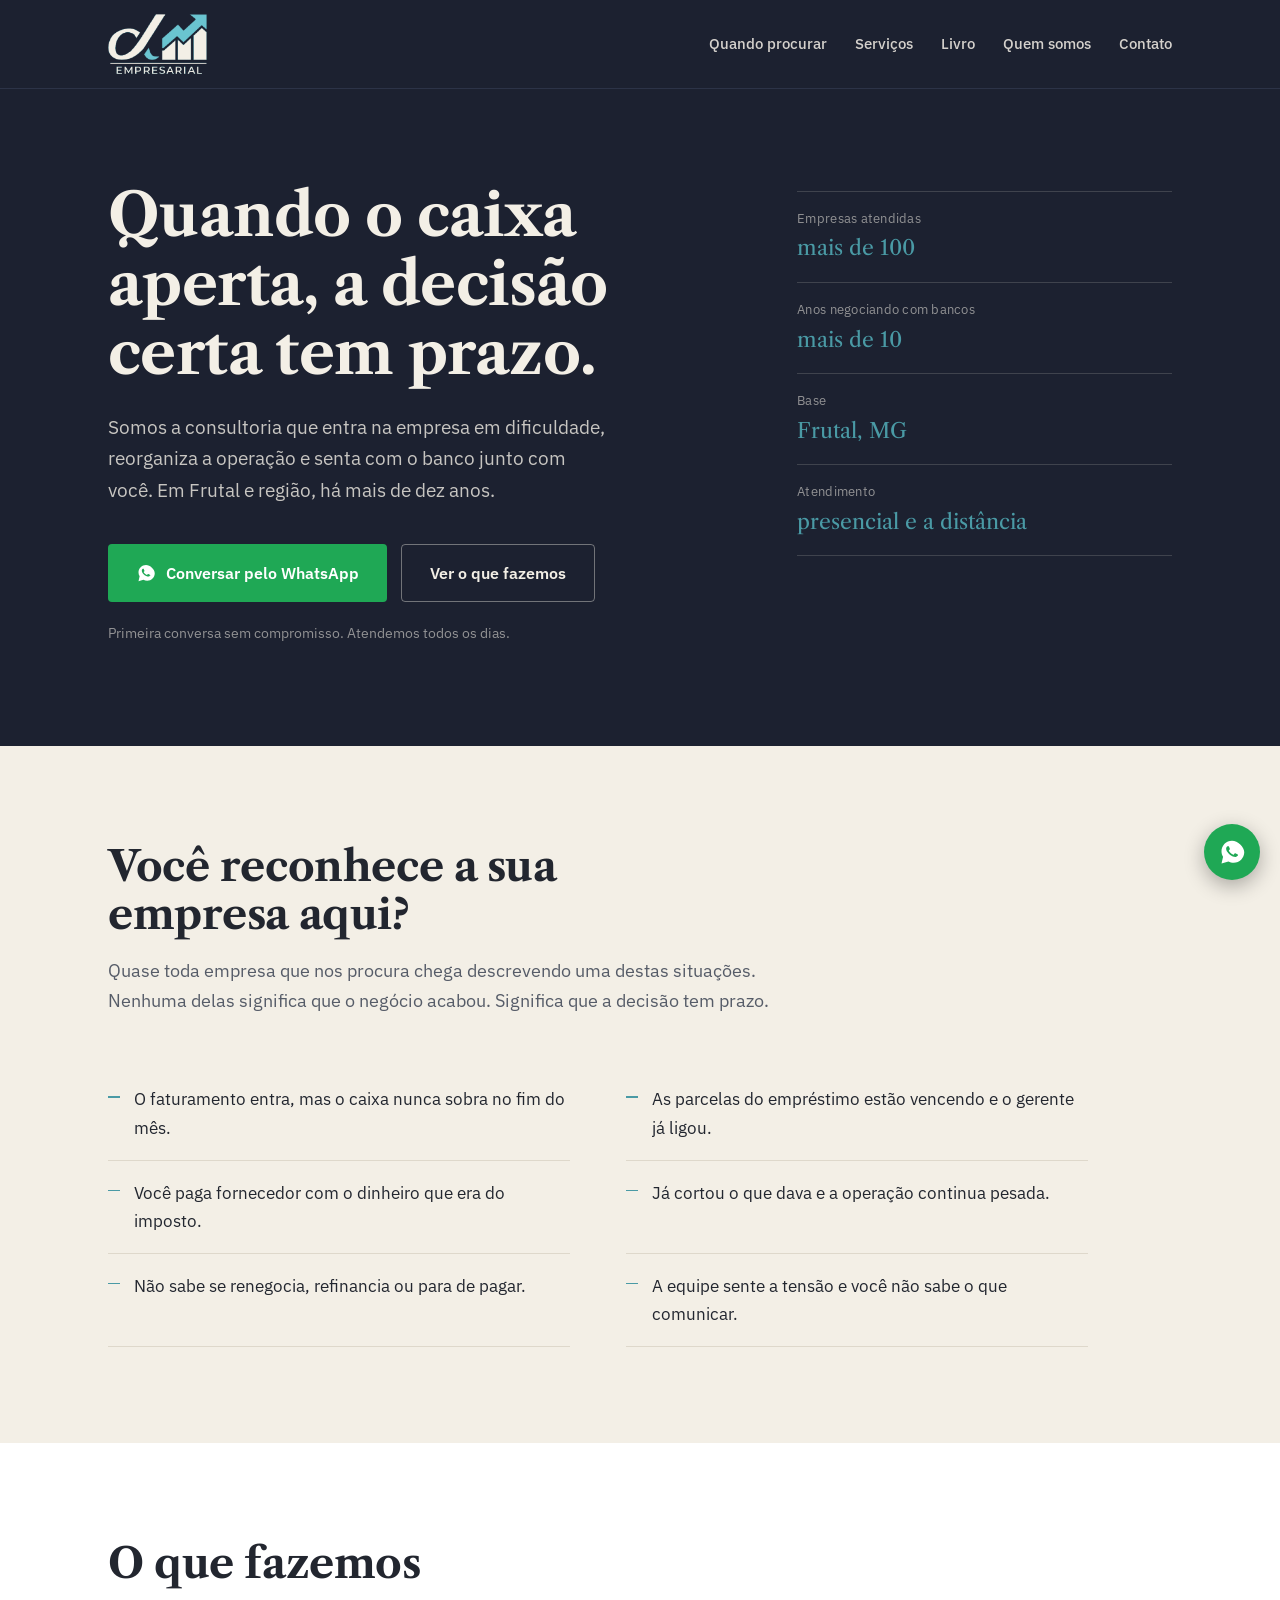
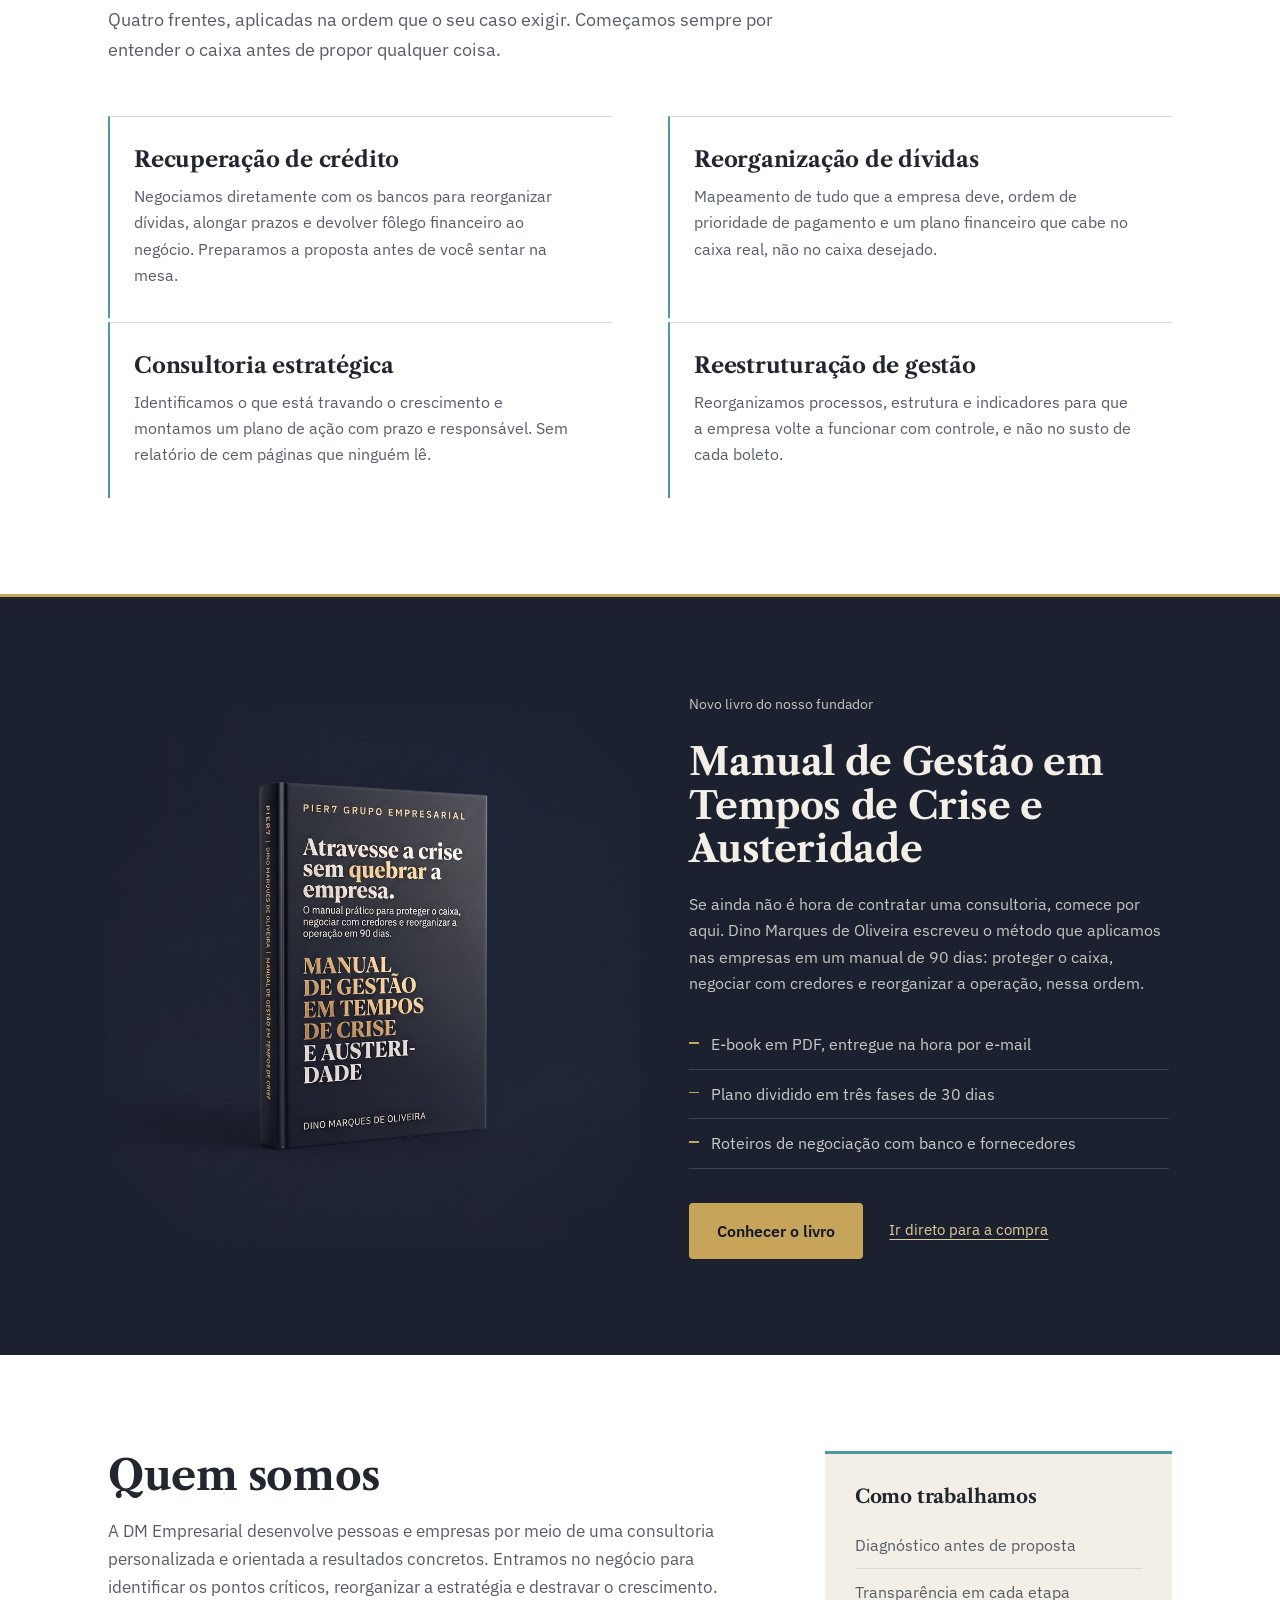
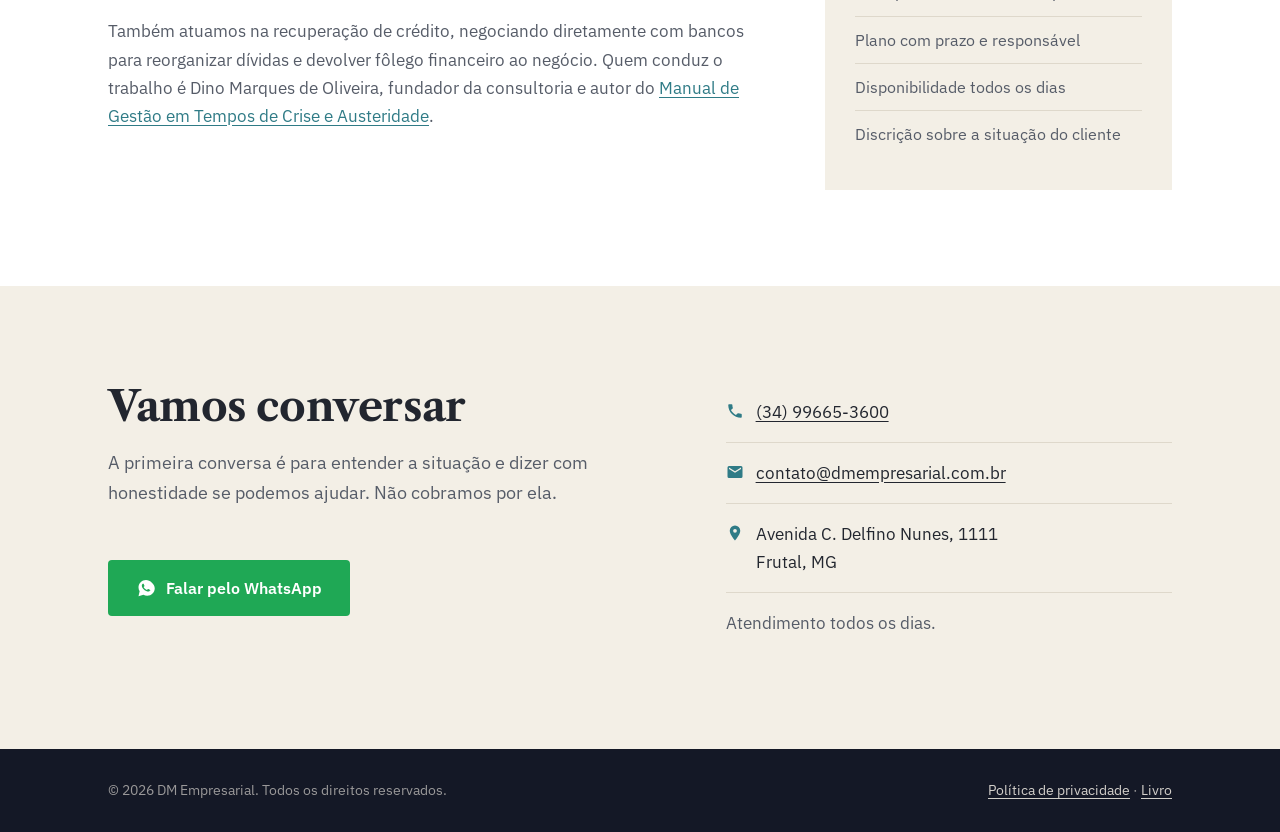
==== commit eb7d20c0: "Redesenha o site na identidade do livro e adiciona secao de venda" ====
--- a/index.html
+++ b/index.html
@@ -1,175 +1,234 @@
-<!DOCTYPE html>
-<html lang="pt-BR">
-  <head>
-    <meta charset="UTF-8" />
-    <meta name="viewport" content="width=device-width, initial-scale=1.0" />
-    <meta http-equiv="X-UA-Compatible" content="ie=edge" />
-    <meta name="description" content="Consultoria empresarial em Frutal, MG. Reorganizamos a estratégia do seu negócio e negociamos a recuperação de crédito direto com os bancos. Atendimento todos os dias." />
-    <title>DM Empresarial</title>
-    <link rel="canonical" href="https://SEUDOMINIO.com.br/" />
-    <meta property="og:type" content="website" />
-    <meta property="og:title" content="DM Empresarial" />
-    <meta property="og:description" content="Consultoria empresarial em Frutal, MG. Reorganizamos a estratégia do seu negócio e negociamos a recuperação de crédito direto com os bancos. Atendimento todos os dias." />
-    <meta property="og:image" content="https://SEUDOMINIO.com.br/assets/img/og-livro.jpg" />
-    <meta property="og:url" content="https://SEUDOMINIO.com.br/" />
-    <meta name="twitter:card" content="summary_large_image" />
-    <link rel="stylesheet" href="css.css" />
-    <link rel="preconnect" href="https://fonts.googleapis.com" />
-    <link rel="preconnect" href="https://fonts.gstatic.com" crossorigin />
-    <link href="https://fonts.googleapis.com/css2?family=Montserrat:wght@500;600;700;800&family=Plus+Jakarta+Sans:wght@400;500;600;700&display=swap" rel="stylesheet" />
-    <link rel="icon" type="image/png" href="Logo_DM_OFICIAL.png" />
-  </head>
-
-  <body>
-
-    <!-- MENU -->
-    <header>
-      <nav>
-        <img src="Logo_DM_OFICIAL.png" class="logo" alt="Logo DM Empresarial" />
-        <ul>
-          <li><a href="#sobre">Sobre nós</a></li>
-          <li><a href="#servicos">Serviços</a></li>
-          <li><a href="livro/">Livro</a></li>
-          <li><a href="#contatos">Contatos</a></li>
-        </ul>
-      </nav>
-    </header>
-
-    <!-- HERO -->
-    <section class="hero">
-      <span class="hero-selo">Consultoria empresarial • Frutal/MG</span>
-      <h1>Consultoria que transforma empresas</h1>
-      <p>Identificamos o que está travando o seu negócio, reorganizamos a estratégia e destravamos o crescimento.</p>
-
-      <div class="hero-botoes">
-        <a href="https://wa.me/5534996653600" class="btn-whatsapp" target="_blank" rel="noopener noreferrer">
-          <svg viewBox="0 0 24 24" aria-hidden="true"><path d="M17.472 14.382c-.297-.149-1.758-.867-2.03-.967-.273-.099-.471-.148-.67.15-.197.297-.767.966-.94 1.164-.173.199-.347.223-.644.075-.297-.15-1.255-.463-2.39-1.475-.883-.788-1.48-1.761-1.653-2.059-.173-.297-.018-.458.13-.606.134-.133.298-.347.446-.52.149-.174.198-.298.298-.497.099-.198.05-.371-.025-.52-.075-.149-.669-1.612-.916-2.207-.242-.579-.487-.5-.669-.51-.173-.008-.371-.01-.57-.01-.198 0-.52.074-.792.372-.272.297-1.04 1.016-1.04 2.479 0 1.462 1.065 2.875 1.213 3.074.149.198 2.096 3.2 5.077 4.487.709.306 1.262.489 1.694.625.712.227 1.36.195 1.872.118.571-.085 1.758-.719 2.006-1.413.248-.694.248-1.289.173-1.413-.074-.124-.272-.198-.57-.347m-5.421 7.403h-.004a9.87 9.87 0 01-5.031-1.378l-.361-.214-3.741.982.998-3.648-.235-.374a9.86 9.86 0 01-1.51-5.26c.001-5.45 4.436-9.884 9.888-9.884 2.64 0 5.122 1.03 6.988 2.898a9.825 9.825 0 012.893 6.994c-.003 5.45-4.437 9.884-9.885 9.884m8.413-18.297A11.815 11.815 0 0012.05 0C5.495 0 .16 5.335.157 11.892c0 2.096.547 4.142 1.588 5.945L.057 24l6.305-1.654a11.882 11.882 0 005.683 1.448h.005c6.554 0 11.89-5.335 11.893-11.893a11.821 11.821 0 00-3.48-8.413z"/></svg> Falar pelo WhatsApp
-        </a>
-        <a href="#servicos" class="btn-ghost">Ver serviços</a>
-      </div>
-
-      <p class="hero-disponivel">Atendimento todos os dias para o seu negócio</p>
-
-      <div class="home-cards">
-        <div class="home-card">
-          <h4>Consultoria Personalizada</h4>
-          <p>Cada negócio é único. Criamos estratégias sob medida para a sua realidade.</p>
-        </div>
-        <div class="home-card">
-          <h4>Recuperação de Crédito</h4>
-          <p>Negociamos diretamente com bancos para reorganizar suas dívidas.</p>
-        </div>
-        <div class="home-card">
-          <h4>Resultados Concretos</h4>
-          <p>Entramos no negócio para identificar e resolver o que está travando o crescimento.</p>
-        </div>
-      </div>
-
-      <div class="home-numeros">
-        <div class="numero">
-          <span class="numero-valor">+100</span>
-          <span class="numero-label">Empresas atendidas</span>
-        </div>
-        <div class="numero">
-          <span class="numero-valor">+10</span>
-          <span class="numero-label">Anos de experiência</span>
-        </div>
-        <div class="numero">
-          <span class="numero-valor">100%</span>
-          <span class="numero-label">Comprometimento</span>
-        </div>
-      </div>
-    </section>
-
-    <!-- CONTEUDO -->
-    <section class="icones">
-
-      <!-- SOBRE NOS -->
-      <div id="sobre">
-        <span class="etiqueta">Quem somos</span>
-        <h3>Sobre nós</h3>
-
-        <div class="sobre-grid">
-          <div class="sobre-texto">
-            <p>A DM Empresarial desenvolve pessoas e empresas por meio de uma consultoria personalizada, profunda e orientada a resultados concretos. Entramos no negócio para identificar os pontos críticos, reorganizar a estratégia e destravar o crescimento.</p>
-            <p>Também atuamos na recuperação de crédito, negociando diretamente com bancos para reorganizar dívidas e devolver fôlego financeiro ao negócio.</p>
-          </div>
-
-          <div class="sobre-valores">
-            <h4>Nossos valores</h4>
-            <ul>
-              <li>Comprometimento com resultados reais</li>
-              <li>Consultoria personalizada para cada negócio</li>
-              <li>Transparência em cada etapa</li>
-              <li>Disponibilidade todos os dias</li>
-              <li>Foco no crescimento sustentável</li>
-            </ul>
-          </div>
-        </div>
-      </div>
-
-      <!-- SERVICOS -->
-      <div id="servicos">
-        <span class="etiqueta">O que fazemos</span>
-        <h3>Serviços</h3>
-
-        <div class="servicos-grid">
-          <div class="servico-card">
-            <h4>Consultoria Estratégica</h4>
-            <p>Identificamos os pontos críticos do seu negócio e criamos um plano de ação claro para crescer com direção.</p>
-          </div>
-          <div class="servico-card">
-            <h4>Reestruturação de Gestão</h4>
-            <p>Reorganizamos processos e estruturas para que sua empresa funcione com mais controle e eficiência.</p>
-          </div>
-          <div class="servico-card">
-            <h4>Recuperação de Crédito</h4>
-            <p>Negociamos diretamente com bancos para reorganizar dívidas e devolver fôlego financeiro ao seu negócio.</p>
-          </div>
-          <div class="servico-card">
-            <h4>Reorganização de Dívidas</h4>
-            <p>Planejamento financeiro personalizado para sair do vermelho e recuperar a saúde do negócio.</p>
-          </div>
-        </div>
-      </div>
-
-      <!-- CONTATOS -->
-      <div id="contatos">
-        <span class="etiqueta">Fale conosco</span>
-        <h3>Contatos</h3>
-
-        <div class="contatos-grid">
-          <div class="contatos-info">
-            <p><svg viewBox="0 0 24 24" aria-hidden="true"><path d="M6.62 10.79c1.44 2.83 3.76 5.14 6.59 6.59l2.2-2.2c.27-.27.67-.36 1.02-.24 1.12.37 2.33.57 3.57.57.55 0 1 .45 1 1V20c0 .55-.45 1-1 1-9.39 0-17-7.61-17-17 0-.55.45-1 1-1h3.5c.55 0 1 .45 1 1 0 1.25.2 2.45.57 3.57.11.35.03.74-.25 1.02l-2.2 2.2z"/></svg> (34) 99665-3600</p>
-            <p><svg viewBox="0 0 24 24" aria-hidden="true"><path d="M20 4H4c-1.1 0-1.99.9-1.99 2L2 18c0 1.1.9 2 2 2h16c1.1 0 2-.9 2-2V6c0-1.1-.9-2-2-2zm0 4l-8 5-8-5V6l8 5 8-5v2z"/></svg> contato@dmempresarial.com.br</p>
-            <p><svg viewBox="0 0 24 24" aria-hidden="true"><path d="M12 2C8.13 2 5 5.13 5 9c0 5.25 7 13 7 13s7-7.75 7-13c0-3.87-3.13-7-7-7zm0 9.5a2.5 2.5 0 010-5 2.5 2.5 0 010 5z"/></svg> Avenida C. Delfino Nunes, 1111 — Frutal, MG</p>
-          </div>
-
-          <div class="contatos-cta">
-            <p>Estamos disponíveis todos os dias. O caminho mais rápido para começar é pelo WhatsApp.</p>
-            <a href="https://wa.me/5534996653600" class="btn-whatsapp" target="_blank" rel="noopener noreferrer">
-              <svg viewBox="0 0 24 24" aria-hidden="true"><path d="M17.472 14.382c-.297-.149-1.758-.867-2.03-.967-.273-.099-.471-.148-.67.15-.197.297-.767.966-.94 1.164-.173.199-.347.223-.644.075-.297-.15-1.255-.463-2.39-1.475-.883-.788-1.48-1.761-1.653-2.059-.173-.297-.018-.458.13-.606.134-.133.298-.347.446-.52.149-.174.198-.298.298-.497.099-.198.05-.371-.025-.52-.075-.149-.669-1.612-.916-2.207-.242-.579-.487-.5-.669-.51-.173-.008-.371-.01-.57-.01-.198 0-.52.074-.792.372-.272.297-1.04 1.016-1.04 2.479 0 1.462 1.065 2.875 1.213 3.074.149.198 2.096 3.2 5.077 4.487.709.306 1.262.489 1.694.625.712.227 1.36.195 1.872.118.571-.085 1.758-.719 2.006-1.413.248-.694.248-1.289.173-1.413-.074-.124-.272-.198-.57-.347m-5.421 7.403h-.004a9.87 9.87 0 01-5.031-1.378l-.361-.214-3.741.982.998-3.648-.235-.374a9.86 9.86 0 01-1.51-5.26c.001-5.45 4.436-9.884 9.888-9.884 2.64 0 5.122 1.03 6.988 2.898a9.825 9.825 0 012.893 6.994c-.003 5.45-4.437 9.884-9.885 9.884m8.413-18.297A11.815 11.815 0 0012.05 0C5.495 0 .16 5.335.157 11.892c0 2.096.547 4.142 1.588 5.945L.057 24l6.305-1.654a11.882 11.882 0 005.683 1.448h.005c6.554 0 11.89-5.335 11.893-11.893a11.821 11.821 0 00-3.48-8.413z"/></svg> Falar pelo WhatsApp
-            </a>
-          </div>
-        </div>
-      </div>
-
-    </section>
-
-    <!-- RODAPE -->
-    <footer>
-      <p>© 2026 DM Empresarial. Todos os direitos reservados. · <a href="privacidade/">Política de privacidade</a></p>
-    </footer>
-
-
-    <!-- CTA FLUTUANTE -->
-    <a
-      href="https://wa.me/5534996653600?text=Ol%C3%A1!%20Vim%20pelo%20site%20da%20DM%20Empresarial%20e%20quero%20falar%20com%20um%20consultor."
-      class="wa-float"
-      target="_blank"
-      rel="noopener noreferrer"
-      aria-label="Falar com a DM Empresarial pelo WhatsApp"
-    ><svg viewBox="0 0 24 24" aria-hidden="true"><path d="M17.472 14.382c-.297-.149-1.758-.867-2.03-.967-.273-.099-.471-.148-.67.15-.197.297-.767.966-.94 1.164-.173.199-.347.223-.644.075-.297-.15-1.255-.463-2.39-1.475-.883-.788-1.48-1.761-1.653-2.059-.173-.297-.018-.458.13-.606.134-.133.298-.347.446-.52.149-.174.198-.298.298-.497.099-.198.05-.371-.025-.52-.075-.149-.669-1.612-.916-2.207-.242-.579-.487-.5-.669-.51-.173-.008-.371-.01-.57-.01-.198 0-.52.074-.792.372-.272.297-1.04 1.016-1.04 2.479 0 1.462 1.065 2.875 1.213 3.074.149.198 2.096 3.2 5.077 4.487.709.306 1.262.489 1.694.625.712.227 1.36.195 1.872.118.571-.085 1.758-.719 2.006-1.413.248-.694.248-1.289.173-1.413-.074-.124-.272-.198-.57-.347m-5.421 7.403h-.004a9.87 9.87 0 01-5.031-1.378l-.361-.214-3.741.982.998-3.648-.235-.374a9.86 9.86 0 01-1.51-5.26c.001-5.45 4.436-9.884 9.888-9.884 2.64 0 5.122 1.03 6.988 2.898a9.825 9.825 0 012.893 6.994c-.003 5.45-4.437 9.884-9.885 9.884m8.413-18.297A11.815 11.815 0 0012.05 0C5.495 0 .16 5.335.157 11.892c0 2.096.547 4.142 1.588 5.945L.057 24l6.305-1.654a11.882 11.882 0 005.683 1.448h.005c6.554 0 11.89-5.335 11.893-11.893a11.821 11.821 0 00-3.48-8.413z"/></svg></a>
-
-  </body>
-</html>
+<!DOCTYPE html>
+<html lang="pt-BR">
+  <head>
+    <meta charset="UTF-8" />
+    <meta name="viewport" content="width=device-width, initial-scale=1.0" />
+    <title>DM Empresarial | Consultoria e recuperação de crédito em Frutal-MG</title>
+    <meta name="description" content="Consultoria empresarial em Frutal, MG. Reorganizamos a estratégia do seu negócio e negociamos a recuperação de crédito direto com os bancos. Atendimento todos os dias." />
+    <link rel="canonical" href="https://SEUDOMINIO.com.br/" />
+    <meta property="og:type" content="website" />
+    <meta property="og:title" content="DM Empresarial | Consultoria e recuperação de crédito em Frutal-MG" />
+    <meta property="og:description" content="Reorganizamos a estratégia do seu negócio e negociamos suas dívidas direto com os bancos." />
+    <meta property="og:image" content="https://SEUDOMINIO.com.br/assets/img/og-livro.jpg" />
+    <meta property="og:url" content="https://SEUDOMINIO.com.br/" />
+    <meta name="twitter:card" content="summary_large_image" />
+    <link rel="icon" type="image/png" href="Logo_DM_OFICIAL.png" />
+
+    <!-- TAG DO GOOGLE: cole aqui o bloco de assets/gtag.html -->
+
+    <link rel="preconnect" href="https://fonts.googleapis.com" />
+    <link rel="preconnect" href="https://fonts.gstatic.com" crossorigin />
+    <link href="https://fonts.googleapis.com/css2?family=Libre+Caslon+Text:wght@400;700&family=IBM+Plex+Sans:wght@400;500;600&display=swap" rel="stylesheet" />
+    <link rel="stylesheet" href="css.css" />
+
+    <script type="application/ld+json">
+    {
+      "@context": "https://schema.org",
+      "@type": "ProfessionalService",
+      "name": "DM Empresarial",
+      "description": "Consultoria empresarial e recuperação de crédito em Frutal, MG.",
+      "telephone": "+5534996653600",
+      "email": "contato@dmempresarial.com.br",
+      "address": {
+        "@type": "PostalAddress",
+        "streetAddress": "Avenida C. Delfino Nunes, 1111",
+        "addressLocality": "Frutal",
+        "addressRegion": "MG",
+        "addressCountry": "BR"
+      },
+      "areaServed": "Frutal e região, Minas Gerais",
+      "url": "https://SEUDOMINIO.com.br/"
+    }
+    </script>
+  </head>
+
+  <body>
+
+    <a class="pular" href="#conteudo">Pular para o conteúdo</a>
+
+    <header>
+      <nav>
+        <a href="#topo" class="marca"><img src="Logo_DM_claro.png" class="logo" alt="DM Empresarial" /></a>
+        <ul>
+          <li><a href="#situacao">Quando procurar</a></li>
+          <li><a href="#servicos">Serviços</a></li>
+          <li><a href="#livro">Livro</a></li>
+          <li><a href="#sobre">Quem somos</a></li>
+          <li><a href="#contato">Contato</a></li>
+        </ul>
+      </nav>
+    </header>
+
+    <main id="conteudo">
+
+      <!-- HERO -->
+      <section class="hero" id="topo">
+        <div class="wrap hero-grid">
+          <div class="hero-texto">
+            <h1>Quando o caixa aperta, a decisão certa tem prazo.</h1>
+            <p class="hero-lead">Somos a consultoria que entra na empresa em dificuldade, reorganiza a operação e senta com o banco junto com você. Em Frutal e região, há mais de dez anos.</p>
+            <div class="hero-acoes">
+              <a href="https://wa.me/5534996653600?text=Ol%C3%A1%2C%20vim%20pelo%20site%20e%20quero%20conversar%20sobre%20minha%20empresa" class="btn btn-wa" target="_blank" rel="noopener noreferrer">
+                <svg viewBox="0 0 32 32" width="20" height="20" fill="currentColor" aria-hidden="true"><path d="M16 3C9.4 3 4 8.4 4 15c0 2.3.6 4.4 1.8 6.3L4 29l7.9-2.1c1.8 1 3.9 1.5 6.1 1.5 6.6 0 12-5.4 12-12S22.6 3 16 3zm6.4 17c-.3.8-1.6 1.5-2.2 1.6-.6.1-1.3.1-2.1-.1-.5-.2-1.1-.4-1.9-.7-3.3-1.4-5.4-4.8-5.6-5-.2-.2-1.3-1.8-1.3-3.4s.8-2.4 1.1-2.7c.3-.3.6-.4.8-.4h.6c.2 0 .5-.1.7.5l1 2.4c.1.2.1.4 0 .6l-.4.6-.5.6c-.2.2-.4.4-.2.7.2.4.9 1.5 2 2.5 1.4 1.2 2.5 1.6 2.9 1.8.3.2.5.1.7-.1l1-1.2c.2-.3.5-.3.8-.2l2.3 1.1c.3.2.6.2.7.4.1.1.1.8-.2 1.6z"/></svg>
+                Conversar pelo WhatsApp
+              </a>
+              <a href="#servicos" class="btn btn-linha">Ver o que fazemos</a>
+            </div>
+            <p class="hero-nota">Primeira conversa sem compromisso. Atendemos todos os dias.</p>
+          </div>
+
+          <aside class="hero-ficha">
+            <dl>
+              <div>
+                <dt>Empresas atendidas</dt>
+                <dd>mais de 100</dd>
+              </div>
+              <div>
+                <dt>Anos negociando com bancos</dt>
+                <dd>mais de 10</dd>
+              </div>
+              <div>
+                <dt>Base</dt>
+                <dd>Frutal, MG</dd>
+              </div>
+              <div>
+                <dt>Atendimento</dt>
+                <dd>presencial e a distância</dd>
+              </div>
+            </dl>
+          </aside>
+        </div>
+      </section>
+
+      <!-- SITUACAO -->
+      <section class="situacao" id="situacao">
+        <div class="wrap">
+          <h2>Você reconhece a sua empresa aqui?</h2>
+          <p class="secao-lead">Quase toda empresa que nos procura chega descrevendo uma destas situações. Nenhuma delas significa que o negócio acabou. Significa que a decisão tem prazo.</p>
+          <ul class="lista-sinais">
+            <li>O faturamento entra, mas o caixa nunca sobra no fim do mês.</li>
+            <li>As parcelas do empréstimo estão vencendo e o gerente já ligou.</li>
+            <li>Você paga fornecedor com o dinheiro que era do imposto.</li>
+            <li>Já cortou o que dava e a operação continua pesada.</li>
+            <li>Não sabe se renegocia, refinancia ou para de pagar.</li>
+            <li>A equipe sente a tensão e você não sabe o que comunicar.</li>
+          </ul>
+        </div>
+      </section>
+
+      <!-- SERVICOS -->
+      <section class="servicos" id="servicos">
+        <div class="wrap">
+          <h2>O que fazemos</h2>
+          <p class="secao-lead">Quatro frentes, aplicadas na ordem que o seu caso exigir. Começamos sempre por entender o caixa antes de propor qualquer coisa.</p>
+
+          <div class="lista-servicos">
+            <article>
+              <h3>Recuperação de crédito</h3>
+              <p>Negociamos diretamente com os bancos para reorganizar dívidas, alongar prazos e devolver fôlego financeiro ao negócio. Preparamos a proposta antes de você sentar na mesa.</p>
+            </article>
+            <article>
+              <h3>Reorganização de dívidas</h3>
+              <p>Mapeamento de tudo que a empresa deve, ordem de prioridade de pagamento e um plano financeiro que cabe no caixa real, não no caixa desejado.</p>
+            </article>
+            <article>
+              <h3>Consultoria estratégica</h3>
+              <p>Identificamos o que está travando o crescimento e montamos um plano de ação com prazo e responsável. Sem relatório de cem páginas que ninguém lê.</p>
+            </article>
+            <article>
+              <h3>Reestruturação de gestão</h3>
+              <p>Reorganizamos processos, estrutura e indicadores para que a empresa volte a funcionar com controle, e não no susto de cada boleto.</p>
+            </article>
+          </div>
+        </div>
+      </section>
+
+      <!-- LIVRO -->
+      <section class="livro" id="livro">
+        <div class="wrap livro-grid">
+          <div class="livro-capa">
+            <img src="assets/img/livro-capa-site.jpg" alt="Capa do livro Manual de Gestão em Tempos de Crise e Austeridade, de Dino Marques de Oliveira" width="900" height="900" loading="lazy" />
+          </div>
+          <div class="livro-texto">
+            <p class="livro-sobretitulo">Novo livro do nosso fundador</p>
+            <h2>Manual de Gestão em Tempos de Crise e Austeridade</h2>
+            <p>Se ainda não é hora de contratar uma consultoria, comece por aqui. Dino Marques de Oliveira escreveu o método que aplicamos nas empresas em um manual de 90 dias: proteger o caixa, negociar com credores e reorganizar a operação, nessa ordem.</p>
+            <ul class="livro-itens">
+              <li>E-book em PDF, entregue na hora por e-mail</li>
+              <li>Plano dividido em três fases de 30 dias</li>
+              <li>Roteiros de negociação com banco e fornecedores</li>
+            </ul>
+            <div class="livro-acoes">
+              <a href="livro/" class="btn btn-ouro">Conhecer o livro</a>
+              <a href="livro/#comprar" class="livro-link">Ir direto para a compra</a>
+            </div>
+          </div>
+        </div>
+      </section>
+
+      <!-- SOBRE -->
+      <section class="sobre" id="sobre">
+        <div class="wrap sobre-grid">
+          <div>
+            <h2>Quem somos</h2>
+            <p>A DM Empresarial desenvolve pessoas e empresas por meio de uma consultoria personalizada e orientada a resultados concretos. Entramos no negócio para identificar os pontos críticos, reorganizar a estratégia e destravar o crescimento.</p>
+            <p>Também atuamos na recuperação de crédito, negociando diretamente com bancos para reorganizar dívidas e devolver fôlego financeiro ao negócio. Quem conduz o trabalho é Dino Marques de Oliveira, fundador da consultoria e autor do <a href="livro/">Manual de Gestão em Tempos de Crise e Austeridade</a>.</p>
+          </div>
+          <div class="sobre-valores">
+            <h3>Como trabalhamos</h3>
+            <ul>
+              <li>Diagnóstico antes de proposta</li>
+              <li>Transparência em cada etapa</li>
+              <li>Plano com prazo e responsável</li>
+              <li>Disponibilidade todos os dias</li>
+              <li>Discrição sobre a situação do cliente</li>
+            </ul>
+          </div>
+        </div>
+      </section>
+
+      <!-- CONTATO -->
+      <section class="contato" id="contato">
+        <div class="wrap contato-grid">
+          <div>
+            <h2>Vamos conversar</h2>
+            <p class="secao-lead">A primeira conversa é para entender a situação e dizer com honestidade se podemos ajudar. Não cobramos por ela.</p>
+            <a href="https://wa.me/5534996653600?text=Ol%C3%A1%2C%20vim%20pelo%20site%20e%20quero%20conversar%20sobre%20minha%20empresa" class="btn btn-wa" target="_blank" rel="noopener noreferrer">
+              <svg viewBox="0 0 32 32" width="20" height="20" fill="currentColor" aria-hidden="true"><path d="M16 3C9.4 3 4 8.4 4 15c0 2.3.6 4.4 1.8 6.3L4 29l7.9-2.1c1.8 1 3.9 1.5 6.1 1.5 6.6 0 12-5.4 12-12S22.6 3 16 3zm6.4 17c-.3.8-1.6 1.5-2.2 1.6-.6.1-1.3.1-2.1-.1-.5-.2-1.1-.4-1.9-.7-3.3-1.4-5.4-4.8-5.6-5-.2-.2-1.3-1.8-1.3-3.4s.8-2.4 1.1-2.7c.3-.3.6-.4.8-.4h.6c.2 0 .5-.1.7.5l1 2.4c.1.2.1.4 0 .6l-.4.6-.5.6c-.2.2-.4.4-.2.7.2.4.9 1.5 2 2.5 1.4 1.2 2.5 1.6 2.9 1.8.3.2.5.1.7-.1l1-1.2c.2-.3.5-.3.8-.2l2.3 1.1c.3.2.6.2.7.4.1.1.1.8-.2 1.6z"/></svg>
+              Falar pelo WhatsApp
+            </a>
+          </div>
+
+          <address class="contato-dados">
+            <p>
+              <svg viewBox="0 0 24 24" width="18" height="18" fill="currentColor" aria-hidden="true"><path d="M6.6 10.8c1.4 2.8 3.8 5.1 6.6 6.6l2.2-2.2c.3-.3.7-.4 1-.2 1.1.4 2.4.6 3.6.6.6 0 1 .4 1 1V20c0 .6-.4 1-1 1-9.4 0-17-7.6-17-17 0-.6.4-1 1-1h3.5c.6 0 1 .4 1 1 0 1.3.2 2.5.6 3.6.1.4 0 .8-.2 1l-2.3 2.2z"/></svg>
+              <a href="tel:+5534996653600">(34) 99665-3600</a>
+            </p>
+            <p>
+              <svg viewBox="0 0 24 24" width="18" height="18" fill="currentColor" aria-hidden="true"><path d="M20 4H4a2 2 0 0 0-2 2v12a2 2 0 0 0 2 2h16a2 2 0 0 0 2-2V6a2 2 0 0 0-2-2zm0 4-8 5-8-5V6l8 5 8-5v2z"/></svg>
+              <a href="mailto:contato@dmempresarial.com.br">contato@dmempresarial.com.br</a>
+            </p>
+            <p>
+              <svg viewBox="0 0 24 24" width="18" height="18" fill="currentColor" aria-hidden="true"><path d="M12 2a7 7 0 0 0-7 7c0 5.2 7 13 7 13s7-7.8 7-13a7 7 0 0 0-7-7zm0 9.5A2.5 2.5 0 1 1 12 6.5a2.5 2.5 0 0 1 0 5z"/></svg>
+              Avenida C. Delfino Nunes, 1111<br />Frutal, MG
+            </p>
+            <p class="contato-horario">Atendimento todos os dias.</p>
+          </address>
+        </div>
+      </section>
+
+    </main>
+
+    <footer>
+      <div class="wrap rodape-grid">
+        <span>© 2026 DM Empresarial. Todos os direitos reservados.</span>
+        <span><a href="privacidade/">Política de privacidade</a> · <a href="livro/">Livro</a></span>
+      </div>
+    </footer>
+
+    <a href="https://wa.me/5534996653600?text=Ol%C3%A1%2C%20vim%20pelo%20site%20e%20quero%20conversar%20sobre%20minha%20empresa" class="wa-float" target="_blank" rel="noopener noreferrer" aria-label="Falar pelo WhatsApp">
+      <svg viewBox="0 0 32 32" width="28" height="28" fill="#fff" aria-hidden="true"><path d="M16 3C9.4 3 4 8.4 4 15c0 2.3.6 4.4 1.8 6.3L4 29l7.9-2.1c1.8 1 3.9 1.5 6.1 1.5 6.6 0 12-5.4 12-12S22.6 3 16 3zm6.4 17c-.3.8-1.6 1.5-2.2 1.6-.6.1-1.3.1-2.1-.1-.5-.2-1.1-.4-1.9-.7-3.3-1.4-5.4-4.8-5.6-5-.2-.2-1.3-1.8-1.3-3.4s.8-2.4 1.1-2.7c.3-.3.6-.4.8-.4h.6c.2 0 .5-.1.7.5l1 2.4c.1.2.1.4 0 .6l-.4.6-.5.6c-.2.2-.4.4-.2.7.2.4.9 1.5 2 2.5 1.4 1.2 2.5 1.6 2.9 1.8.3.2.5.1.7-.1l1-1.2c.2-.3.5-.3.8-.2l2.3 1.1c.3.2.6.2.7.4.1.1.1.8-.2 1.6z"/></svg>
+    </a>
+
+  </body>
+</html>
--- a/css.css
+++ b/css.css
@@ -1,455 +1,479 @@
-/* SITE DM EMPRESARIAL — ESTILOS CSS */
-
-/*  VARIAVEIS DE COR  */
-:root {
-  --color-navy: #1a1a2e;
-  --color-navy-mid: #16213e;
-  --color-navy-dark: #0f3460;
-  --color-teal: #4a9aa5;
-  --color-text-dark: #333333;
-  --color-text-muted: #cccccc;
-  --color-text-body: #555555;
-  --color-text-footer: #aaaaaa;
-  --color-border: #e0e0e0;
-  --color-white: #ffffff;
-  --color-whatsapp: #25d366;
-}
-
-/*  RESET E BASE  */
-* {
-  margin: 0;
-  padding: 0;
-  box-sizing: border-box;
-}
-
-html {
-  scroll-behavior: smooth;
-}
-
-body {
-  font-family: 'Plus Jakarta Sans', Arial, sans-serif;
-  color: var(--color-text-dark);
-}
-
-h1, h2, h3, h4 {
-  font-family: 'Montserrat', Arial, sans-serif;
-}
-
-/*  MENU  */
-header {
-  background-color: var(--color-navy);
-  padding: 12px 40px;
-}
-
-nav {
-  display: flex;
-  justify-content: space-between;
-  align-items: center;
-  max-width: 1200px;
-  margin: 0 auto;
-}
-
-.logo {
-  height: 64px;
-  width: auto;
-}
-
-nav ul {
-  list-style: none;
-  display: flex;
-  gap: 40px;
-  font-size: 20px;
-}
-
-nav ul a {
-  color: var(--color-white);
-  text-decoration: none;
-}
-
-/*  HERO  */
-.hero {
-  background: linear-gradient(135deg, var(--color-navy) 0%, var(--color-navy-mid) 50%, var(--color-navy-dark) 100%);
-  color: var(--color-white);
-  text-align: center;
-  padding: 100px 20px;
-}
-
-.hero-selo {
-  display: inline-block;
-  font-size: 13px;
-  font-weight: 600;
-  letter-spacing: 0.12em;
-  color: rgba(255, 255, 255, 0.8);
-  border: 1px solid rgba(255, 255, 255, 0.3);
-  padding: 8px 18px;
-  border-radius: 999px;
-  margin-bottom: 24px;
-}
-
-.hero h1 {
-  font-size: 42px;
-  margin-bottom: 20px;
-}
-
-.hero p {
-  font-size: 18px;
-  color: var(--color-text-muted);
-  margin-bottom: 40px;
-}
-
-.hero-botoes {
-  display: flex;
-  gap: 16px;
-  justify-content: center;
-  flex-wrap: wrap;
-  margin-bottom: 30px;
-}
-
-.hero-disponivel {
-  font-size: 14px;
-  color: rgba(255, 255, 255, 0.6);
-  margin-bottom: 60px;
-}
-
-/*  BOTOES  */
-.btn-whatsapp {
-  background-color: var(--color-whatsapp);
-  color: var(--color-white);
-  padding: 15px 35px;
-  border-radius: 30px;
-  text-decoration: none;
-  font-size: 16px;
-  font-weight: bold;
-}
-
-.btn-whatsapp svg {
-  width: 18px;
-  height: 18px;
-  fill: currentColor;
-  margin-right: 6px;
-  vertical-align: -4px;
-}
-
-.btn-ghost {
-  background: transparent;
-  color: var(--color-white);
-  border: 1.5px solid rgba(255, 255, 255, 0.4);
-  padding: 15px 30px;
-  border-radius: 30px;
-  text-decoration: none;
-  font-size: 16px;
-  font-weight: bold;
-}
-
-/*  CARDS DO HERO  */
-.home-cards {
-  display: grid;
-  grid-template-columns: repeat(3, 1fr);
-  gap: 20px;
-  margin: 40px auto;
-  max-width: 900px;
-}
-
-.home-card {
-  background-color: var(--color-white);
-  border: 1px solid var(--color-border);
-  border-top: 4px solid var(--color-teal);
-  border-radius: 8px;
-  padding: 30px 20px;
-  text-align: center;
-}
-
-.home-card h4 {
-  font-size: 18px;
-  color: var(--color-navy);
-  margin-bottom: 10px;
-}
-
-.home-card p {
-  font-size: 15px;
-  color: var(--color-text-body);
-}
-
-/*  NUMEROS DO HERO  */
-.home-numeros {
-  display: flex;
-  justify-content: center;
-  gap: 60px;
-  margin-top: 40px;
-}
-
-.numero {
-  display: flex;
-  flex-direction: column;
-  align-items: center;
-}
-
-.numero-valor {
-  font-size: 42px;
-  font-weight: bold;
-  color: var(--color-teal);
-}
-
-.numero-label {
-  font-size: 14px;
-  color: var(--color-text-muted);
-}
-
-/*  ESTRUTURA DAS SECOES  */
-.icones {
-  width: 100%;
-}
-
-.icones > div {
-  padding: 60px 40px;
-}
-
-.etiqueta {
-  display: block;
-  font-size: 13px;
-  font-weight: 700;
-  letter-spacing: 0.14em;
-  text-transform: uppercase;
-  color: var(--color-teal);
-  margin-bottom: 10px;
-  text-align: center;
-}
-
-.icones h3 {
-  font-size: 28px;
-  margin-bottom: 30px;
-  color: var(--color-navy);
-  text-align: center;
-}
-
-/*  SOBRE NOS  */
-#sobre {
-  background-color: var(--color-navy);
-  border-top: 4px solid var(--color-teal);
-}
-
-#sobre h3 {
-  color: var(--color-white);
-}
-
-.sobre-grid {
-  display: grid;
-  grid-template-columns: 1fr 1fr;
-  gap: 60px;
-  max-width: 900px;
-  margin: 0 auto;
-}
-
-.sobre-texto p {
-  color: var(--color-text-muted);
-  font-size: 16px;
-  margin-bottom: 16px;
-}
-
-.sobre-valores h4 {
-  font-size: 18px;
-  color: var(--color-white);
-  margin-bottom: 16px;
-}
-
-.sobre-valores ul {
-  list-style: none;
-  display: flex;
-  flex-direction: column;
-  gap: 12px;
-}
-
-.sobre-valores ul li {
-  padding-left: 20px;
-  position: relative;
-  color: var(--color-text-muted);
-  font-size: 16px;
-}
-
-.sobre-valores ul li::before {
-  content: "—";
-  position: absolute;
-  left: 0;
-  color: var(--color-teal);
-}
-
-/*  SERVICOS  */
-#servicos {
-  border-top: 4px solid var(--color-teal);
-}
-
-.servicos-grid {
-  display: grid;
-  grid-template-columns: repeat(2, 1fr);
-  gap: 24px;
-  max-width: 900px;
-  margin: 0 auto;
-}
-
-.servico-card {
-  background-color: var(--color-white);
-  border: 1px solid var(--color-border);
-  border-radius: 8px;
-  padding: 30px;
-  text-align: center;
-  position: relative;
-  transition: transform 0.2s ease;
-}
-
-.servico-card::after {
-  content: '';
-  position: absolute;
-  inset: 0;
-  border-radius: 8px;
-  box-shadow: 0 10px 30px rgba(0, 0, 0, 0.1);
-  opacity: 0;
-  transition: opacity 0.2s ease;
-  pointer-events: none;
-}
-
-.servico-card:hover { transform: translateY(-5px); }
-.servico-card:hover::after { opacity: 1; }
-
-.servico-card h4 {
-  font-size: 18px;
-  color: var(--color-navy);
-  margin-bottom: 10px;
-}
-
-.servico-card p {
-  font-size: 15px;
-  color: var(--color-text-body);
-}
-
-/*  CONTATOS  */
-#contatos {
-  background-color: var(--color-navy);
-  border-top: 4px solid var(--color-teal);
-}
-
-#contatos h3 {
-  color: var(--color-white);
-}
-
-.contatos-grid {
-  display: grid;
-  grid-template-columns: 1fr 1fr;
-  gap: 60px;
-  max-width: 900px;
-  margin: 0 auto;
-  align-items: center;
-}
-
-.contatos-info p {
-  font-size: 16px;
-  color: var(--color-text-muted);
-  margin-bottom: 16px;
-}
-
-.contatos-info svg {
-  width: 18px;
-  height: 18px;
-  fill: var(--color-teal);
-  margin-right: 10px;
-  vertical-align: -4px;
-}
-
-.contatos-cta {
-  background-color: var(--color-navy-dark);
-  border-radius: 12px;
-  padding: 40px 30px;
-  text-align: center;
-}
-
-.contatos-cta p {
-  color: var(--color-text-muted);
-  font-size: 16px;
-  margin-bottom: 24px;
-}
-
-.contatos-cta .btn-whatsapp {
-  display: block;
-  width: fit-content;
-  margin: 0 auto;
-}
-
-/*  RODAPE  */
-footer {
-  background-color: var(--color-navy);
-  color: var(--color-text-footer);
-  text-align: center;
-  padding: 20px;
-}
-
-footer a {
-  color: var(--color-text-footer);
-}
-
-/*  CTA FLUTUANTE DE WHATSAPP  */
-.wa-float {
-  position: fixed;
-  right: 20px;
-  bottom: 20px;
-  width: 56px;
-  height: 56px;
-  border-radius: 50%;
-  background-color: var(--color-whatsapp);
-  z-index: 999;
-  box-shadow: 0 4px 12px rgba(0, 0, 0, 0.25);
-  display: flex;
-  align-items: center;
-  justify-content: center;
-}
-
-.wa-float svg {
-  width: 30px;
-  height: 30px;
-  fill: var(--color-white);
-}
-
-/*  RESPONSIVO — CELULAR  */
-@media (max-width: 768px) {
-
-  .logo {
-    height: 48px;
-  }
-
-  nav {
-    flex-direction: column;
-    gap: 16px;
-    text-align: center;
-  }
-
-  .home-cards {
-    grid-template-columns: 1fr;
-  }
-
-  .home-numeros {
-    flex-direction: column;
-    gap: 30px;
-  }
-
-  .sobre-grid {
-    grid-template-columns: 1fr;
-  }
-
-  .servicos-grid {
-    grid-template-columns: 1fr;
-  }
-
-  .contatos-grid {
-    grid-template-columns: 1fr;
-  }
-
-  .icones > div {
-    padding: 40px 20px;
-  }
-
-  .hero {
-    padding: 60px 20px;
-  }
-
-  .hero h1 {
-    font-size: 28px;
-  }
-}
+/* SITE DM EMPRESARIAL — ESTILOS */
+
+/*  TOKENS  */
+:root {
+  /* base, compartilhada com a capa do livro */
+  --navy: #1c2130;
+  --navy-deep: #141826;
+  --navy-line: #2c3347;
+
+  /* acento institucional, vem da logo */
+  --teal: #4a9aa5;
+  --teal-deep: #2f7b86;
+
+  /* assinatura exclusiva do livro */
+  --ouro: #c6a55a;
+  --ouro-claro: #e2cf98;
+
+  /* neutros */
+  --creme: #f3efe6;
+  --papel: #ffffff;
+  --tinta: #22262f;
+  --tinta-media: #565c68;
+  --regua: #ded8cb;
+  --regua-escura: rgba(243, 239, 230, 0.16);
+
+  --wa: #1fa855;
+
+  --medida: 66ch;
+}
+
+/*  RESET  */
+* { margin: 0; padding: 0; box-sizing: border-box; }
+
+html { scroll-behavior: smooth; scroll-padding-top: 88px; }
+@media (prefers-reduced-motion: reduce) { html { scroll-behavior: auto; } }
+
+body {
+  font-family: 'IBM Plex Sans', system-ui, Arial, sans-serif;
+  color: var(--tinta);
+  background: var(--papel);
+  line-height: 1.65;
+  -webkit-font-smoothing: antialiased;
+}
+
+h1, h2, h3 {
+  font-family: 'Libre Caslon Text', Georgia, serif;
+  font-weight: 700;
+  line-height: 1.15;
+  letter-spacing: -0.01em;
+}
+
+img { max-width: 100%; display: block; }
+a { color: inherit; }
+
+a:focus-visible, button:focus-visible {
+  outline: 3px solid var(--teal);
+  outline-offset: 3px;
+  border-radius: 2px;
+}
+
+.wrap { max-width: 1120px; margin: 0 auto; padding: 0 28px; }
+
+.pular {
+  position: absolute; left: -9999px;
+  background: var(--papel); color: var(--navy);
+  padding: 12px 20px; z-index: 200;
+}
+.pular:focus { left: 16px; top: 16px; }
+
+/*  TIPOGRAFIA DE SECAO  */
+section { padding: 96px 0; }
+
+section h2 {
+  font-size: clamp(28px, 3.4vw, 42px);
+  max-width: 20ch;
+  margin-bottom: 18px;
+}
+
+.secao-lead {
+  font-size: 18px;
+  color: var(--tinta-media);
+  max-width: var(--medida);
+  margin-bottom: 52px;
+}
+
+/*  CABECALHO  */
+header {
+  background: var(--navy);
+  position: sticky;
+  top: 0;
+  z-index: 100;
+  border-bottom: 1px solid var(--navy-line);
+}
+
+nav {
+  display: flex;
+  justify-content: space-between;
+  align-items: center;
+  gap: 24px;
+  max-width: 1120px;
+  margin: 0 auto;
+  padding: 14px 28px;
+}
+
+.marca { display: block; line-height: 0; }
+.logo { height: 60px; width: auto; }
+
+nav ul {
+  list-style: none;
+  display: flex;
+  flex-wrap: wrap;
+  justify-content: flex-end;
+  gap: 28px;
+  font-size: 15px;
+  font-weight: 500;
+}
+
+nav ul a {
+  color: rgba(243, 239, 230, 0.86);
+  text-decoration: none;
+  padding-bottom: 3px;
+  border-bottom: 1.5px solid transparent;
+}
+nav ul a:hover { color: var(--papel); border-bottom-color: var(--teal); }
+
+/*  BOTOES  */
+.btn {
+  display: inline-flex;
+  align-items: center;
+  justify-content: center;
+  gap: 10px;
+  padding: 15px 28px;
+  border-radius: 4px;
+  font-size: 16px;
+  font-weight: 600;
+  text-decoration: none;
+}
+
+.btn-wa { background: var(--wa); color: var(--papel); }
+.btn-wa:hover { background: #17924a; }
+
+.btn-linha {
+  border: 1.5px solid rgba(243, 239, 230, 0.4);
+  color: var(--creme);
+}
+.btn-linha:hover { border-color: var(--creme); }
+
+.btn-ouro { background: var(--ouro); color: var(--navy-deep); }
+.btn-ouro:hover { background: var(--ouro-claro); }
+
+/*  HERO  */
+.hero {
+  background: var(--navy);
+  color: var(--creme);
+  padding: 92px 0 100px;
+}
+
+.hero-grid {
+  display: grid;
+  grid-template-columns: 1.4fr 0.85fr;
+  gap: 72px;
+  align-items: start;
+}
+
+.hero h1 {
+  font-size: clamp(36px, 5vw, 60px);
+  max-width: 15ch;
+  margin-bottom: 24px;
+}
+
+.hero-lead {
+  font-size: 19px;
+  color: rgba(243, 239, 230, 0.8);
+  max-width: 46ch;
+  margin-bottom: 38px;
+}
+
+.hero-acoes { display: flex; gap: 14px; flex-wrap: wrap; }
+
+.hero-nota {
+  margin-top: 20px;
+  font-size: 14px;
+  color: rgba(243, 239, 230, 0.55);
+}
+
+/* ficha tecnica: dados, nao cards */
+.hero-ficha { padding-top: 10px; }
+
+.hero-ficha dl { display: grid; gap: 0; }
+
+.hero-ficha div {
+  padding: 16px 0;
+  border-top: 1px solid var(--regua-escura);
+}
+.hero-ficha div:last-child { border-bottom: 1px solid var(--regua-escura); }
+
+.hero-ficha dt {
+  font-size: 13px;
+  letter-spacing: 0.02em;
+  color: rgba(243, 239, 230, 0.55);
+  margin-bottom: 2px;
+}
+
+.hero-ficha dd {
+  font-family: 'Libre Caslon Text', Georgia, serif;
+  font-size: 21px;
+  color: var(--teal);
+}
+
+/*  SITUACAO  */
+.situacao { background: var(--creme); }
+
+.lista-sinais {
+  list-style: none;
+  display: grid;
+  grid-template-columns: 1fr 1fr;
+  gap: 0 56px;
+  max-width: 980px;
+}
+
+.lista-sinais li {
+  padding: 18px 0 18px 26px;
+  border-bottom: 1px solid var(--regua);
+  font-size: 17px;
+  position: relative;
+}
+
+.lista-sinais li::before {
+  content: "";
+  position: absolute;
+  left: 0;
+  top: 29px;
+  width: 12px;
+  height: 1.5px;
+  background: var(--teal);
+}
+
+/*  SERVICOS  */
+.lista-servicos {
+  display: grid;
+  grid-template-columns: 1fr 1fr;
+  gap: 4px 56px;
+}
+
+.lista-servicos article {
+  padding: 30px 0 30px 24px;
+  border-top: 1px solid var(--regua);
+  border-left: 2px solid var(--teal);
+}
+
+.lista-servicos h3 {
+  font-size: 22px;
+  margin-bottom: 10px;
+}
+
+.lista-servicos p {
+  color: var(--tinta-media);
+  max-width: 44ch;
+}
+
+/*  LIVRO — unica secao com dourado  */
+.livro {
+  background: var(--navy);
+  color: var(--creme);
+  border-top: 3px solid var(--ouro);
+}
+
+.livro-grid {
+  display: grid;
+  grid-template-columns: 1.05fr 0.95fr;
+  gap: 48px;
+  align-items: center;
+}
+
+/* o fundo do mockup e o mesmo navy da faixa, entao a imagem funde
+   com a secao e o livro aparece sem moldura nem retangulo. */
+.livro-capa img {
+  width: 100%;
+  height: auto;
+  /* dissolve as bordas para a imagem nao virar um retangulo sobre a faixa */
+  -webkit-mask-image: radial-gradient(ellipse 72% 72% at 50% 48%, #000 58%, transparent 92%);
+  mask-image: radial-gradient(ellipse 72% 72% at 50% 48%, #000 58%, transparent 92%);
+}
+
+.livro-sobretitulo {
+  font-size: 14px;
+  color: var(--ouro);
+  margin-bottom: 14px;
+}
+
+.livro h2 {
+  font-size: clamp(26px, 3vw, 38px);
+  max-width: 18ch;
+  margin-bottom: 20px;
+}
+
+.livro-texto > p {
+  color: rgba(243, 239, 230, 0.8);
+  max-width: 54ch;
+  margin-bottom: 24px;
+}
+
+.livro-itens { list-style: none; margin-bottom: 34px; max-width: 48ch; }
+
+.livro-itens li {
+  padding: 11px 0 11px 22px;
+  border-bottom: 1px solid var(--regua-escura);
+  color: rgba(243, 239, 230, 0.82);
+  position: relative;
+}
+
+.livro-itens li::before {
+  content: "";
+  position: absolute;
+  left: 0;
+  top: 22px;
+  width: 10px;
+  height: 1.5px;
+  background: var(--ouro);
+}
+
+.livro-acoes { display: flex; align-items: center; gap: 26px; flex-wrap: wrap; }
+
+.livro-link {
+  color: var(--ouro-claro);
+  font-size: 15px;
+  text-underline-offset: 4px;
+}
+
+/*  SOBRE  */
+.sobre-grid {
+  display: grid;
+  grid-template-columns: 1.3fr 0.7fr;
+  gap: 72px;
+  align-items: start;
+}
+
+.sobre-grid > div > p {
+  color: var(--tinta-media);
+  max-width: var(--medida);
+  margin-bottom: 16px;
+  font-size: 17px;
+}
+
+.sobre-grid a { color: var(--teal-deep); text-underline-offset: 3px; }
+
+.sobre-valores {
+  background: var(--creme);
+  padding: 32px 30px;
+  border-top: 3px solid var(--teal);
+}
+
+.sobre-valores h3 { font-size: 19px; margin-bottom: 14px; }
+
+.sobre-valores ul { list-style: none; }
+
+.sobre-valores li {
+  padding: 10px 0;
+  border-bottom: 1px solid var(--regua);
+  color: var(--tinta-media);
+  font-size: 16px;
+}
+.sobre-valores li:last-child { border-bottom: 0; }
+
+/*  CONTATO  */
+.contato { background: var(--creme); }
+
+.contato-grid {
+  display: grid;
+  grid-template-columns: 1.1fr 0.9fr;
+  gap: 72px;
+  align-items: start;
+}
+
+.contato-dados { font-style: normal; }
+
+.contato-dados p {
+  display: flex;
+  align-items: flex-start;
+  gap: 12px;
+  padding: 16px 0;
+  border-bottom: 1px solid var(--regua);
+  font-size: 17px;
+}
+
+.contato-dados svg { color: var(--teal-deep); flex-shrink: 0; margin-top: 4px; }
+
+.contato-dados a { color: var(--tinta); text-underline-offset: 3px; }
+
+.contato-horario {
+  border-bottom: 0 !important;
+  color: var(--tinta-media);
+  font-size: 15px;
+}
+
+/*  RODAPE  */
+footer {
+  background: var(--navy-deep);
+  color: rgba(243, 239, 230, 0.6);
+  font-size: 14px;
+  padding: 30px 0;
+}
+
+.rodape-grid {
+  display: flex;
+  justify-content: space-between;
+  flex-wrap: wrap;
+  gap: 10px;
+}
+
+footer a { color: rgba(243, 239, 230, 0.85); text-underline-offset: 3px; }
+
+/*  BOTAO FLUTUANTE  */
+.wa-float {
+  position: fixed;
+  right: 20px;
+  bottom: 20px;
+  z-index: 99;
+  width: 56px;
+  height: 56px;
+  border-radius: 50%;
+  background: var(--wa);
+  display: flex;
+  align-items: center;
+  justify-content: center;
+  box-shadow: 0 6px 20px rgba(0, 0, 0, 0.3);
+}
+
+/*  TABLET  */
+@media (max-width: 960px) {
+  .hero-grid,
+  .livro-grid,
+  .sobre-grid,
+  .contato-grid { grid-template-columns: 1fr; gap: 48px; }
+
+  .livro-capa { max-width: 420px; }
+  .hero h1 { max-width: 20ch; }
+}
+
+/*  CELULAR  */
+@media (max-width: 768px) {
+  html { scroll-padding-top: 130px; }
+
+  nav {
+    flex-direction: column;
+    align-items: center;
+    gap: 12px;
+    padding: 12px 16px;
+  }
+
+  nav ul {
+    justify-content: center;
+    gap: 8px 20px;
+    font-size: 15px;
+  }
+
+  .logo { height: 46px; }
+
+  .wrap { padding: 0 20px; }
+
+  section { padding: 60px 0; }
+  .hero { padding: 56px 0 64px; }
+
+  .secao-lead { margin-bottom: 36px; font-size: 17px; }
+
+  .lista-sinais,
+  .lista-servicos { grid-template-columns: 1fr; gap: 0; }
+
+  .hero-acoes .btn,
+  .livro-acoes .btn { width: 100%; }
+
+  .livro-capa { max-width: 340px; margin: 0 auto; }
+
+  .rodape-grid { flex-direction: column; text-align: center; }
+
+  footer { padding-bottom: 96px; }
+
+  .wa-float { width: 52px; height: 52px; right: 16px; bottom: 16px; }
+}
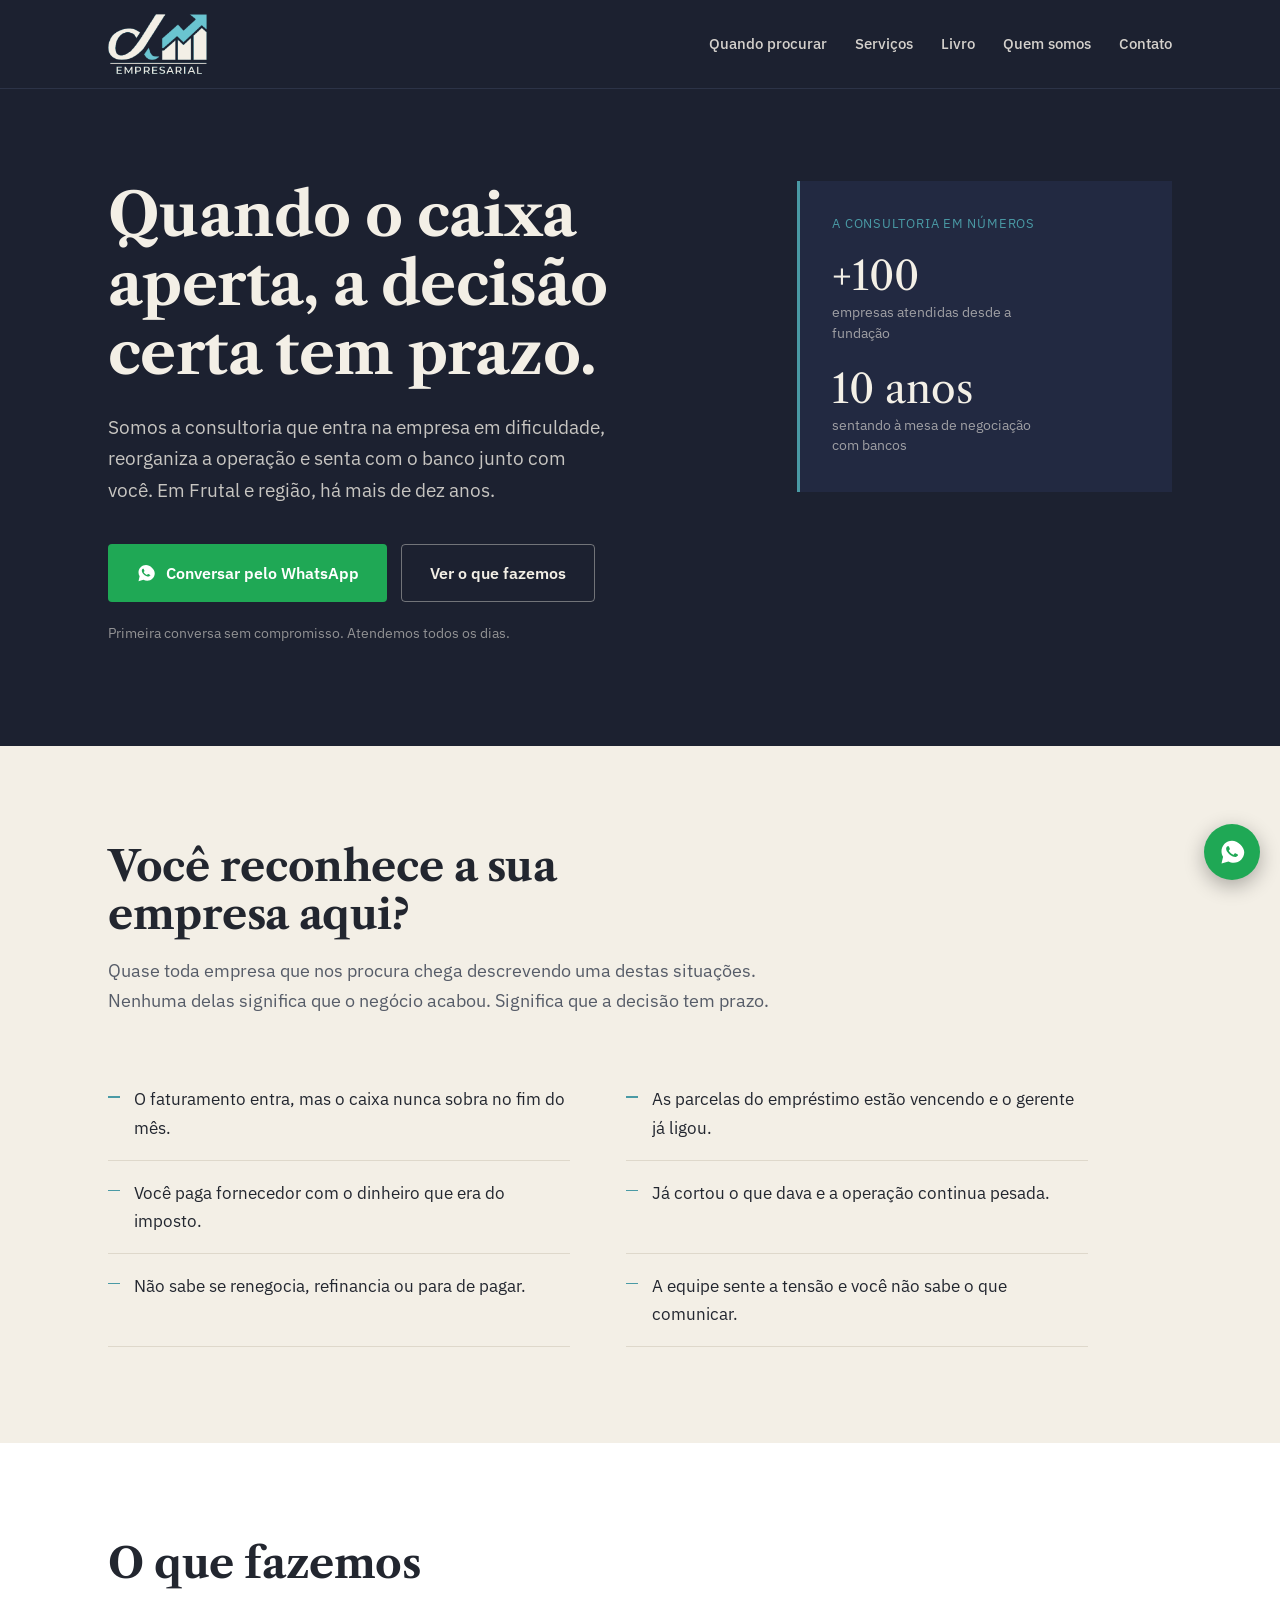
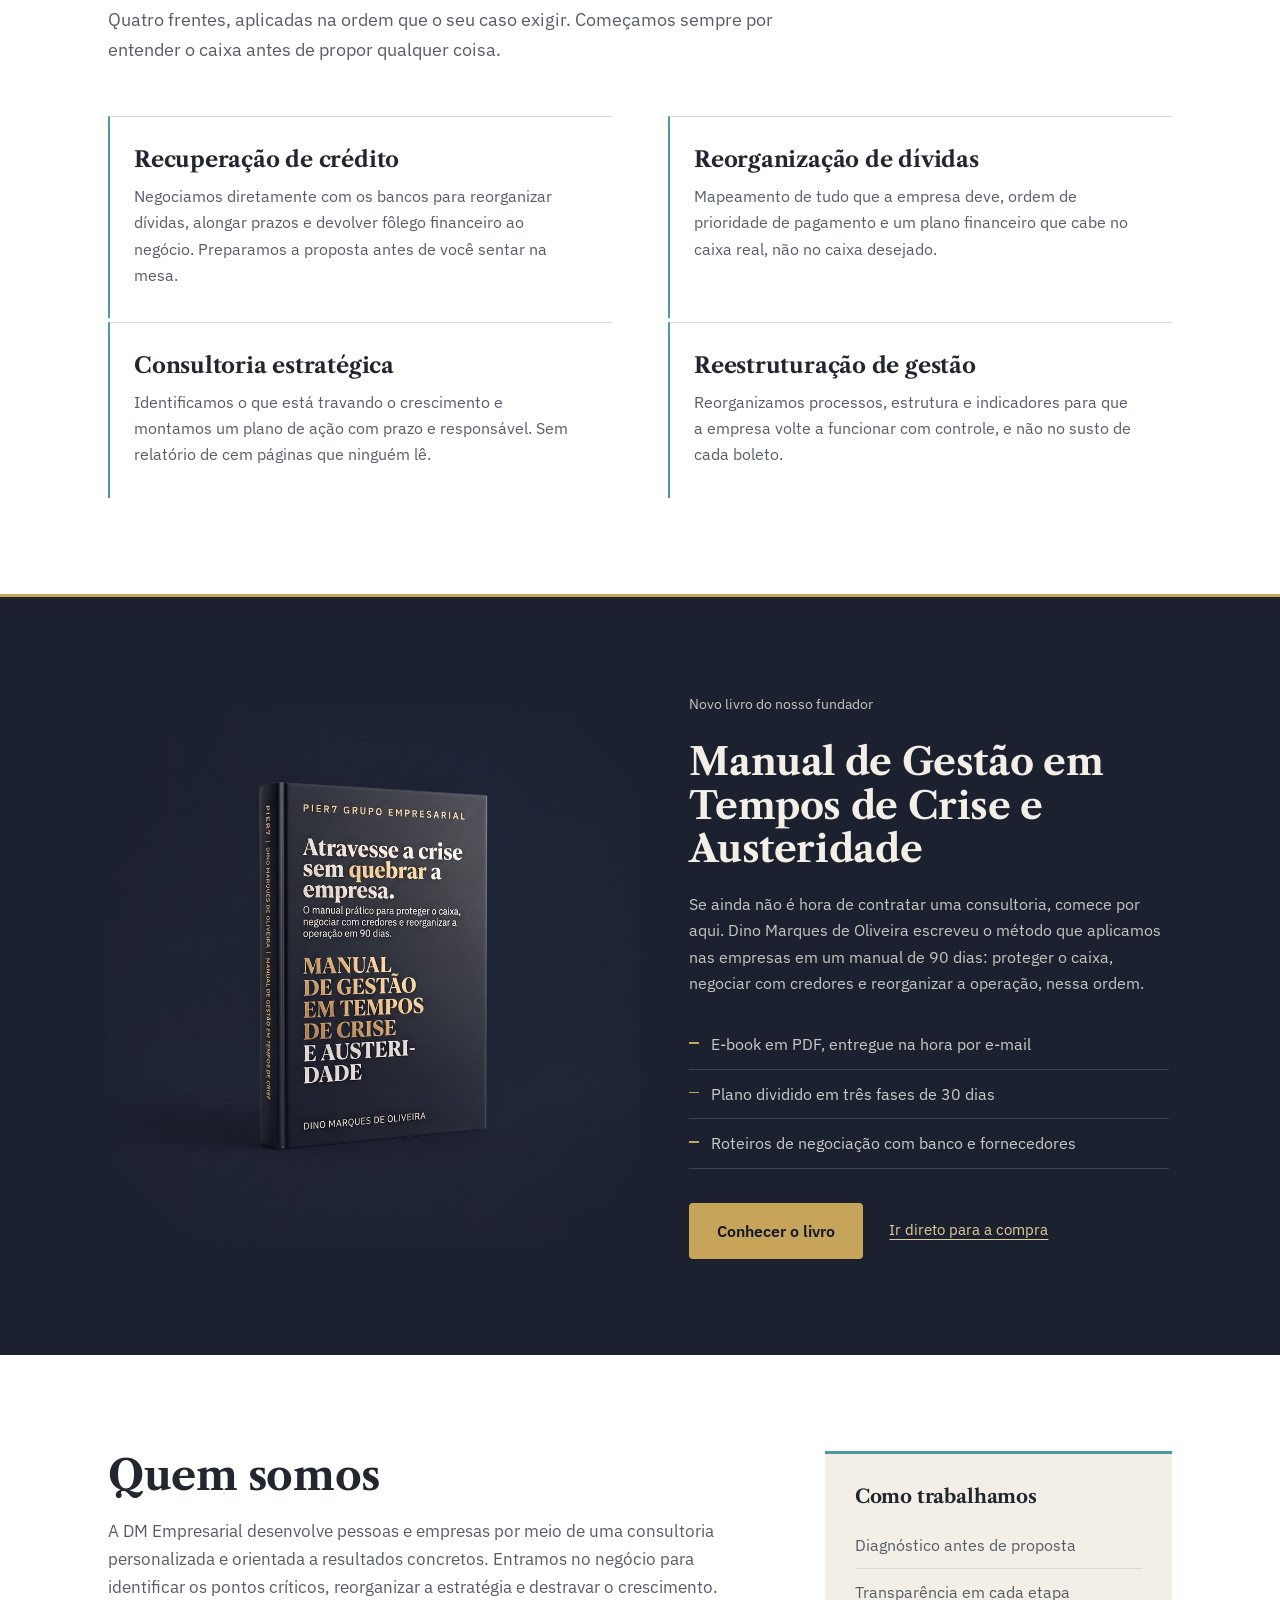
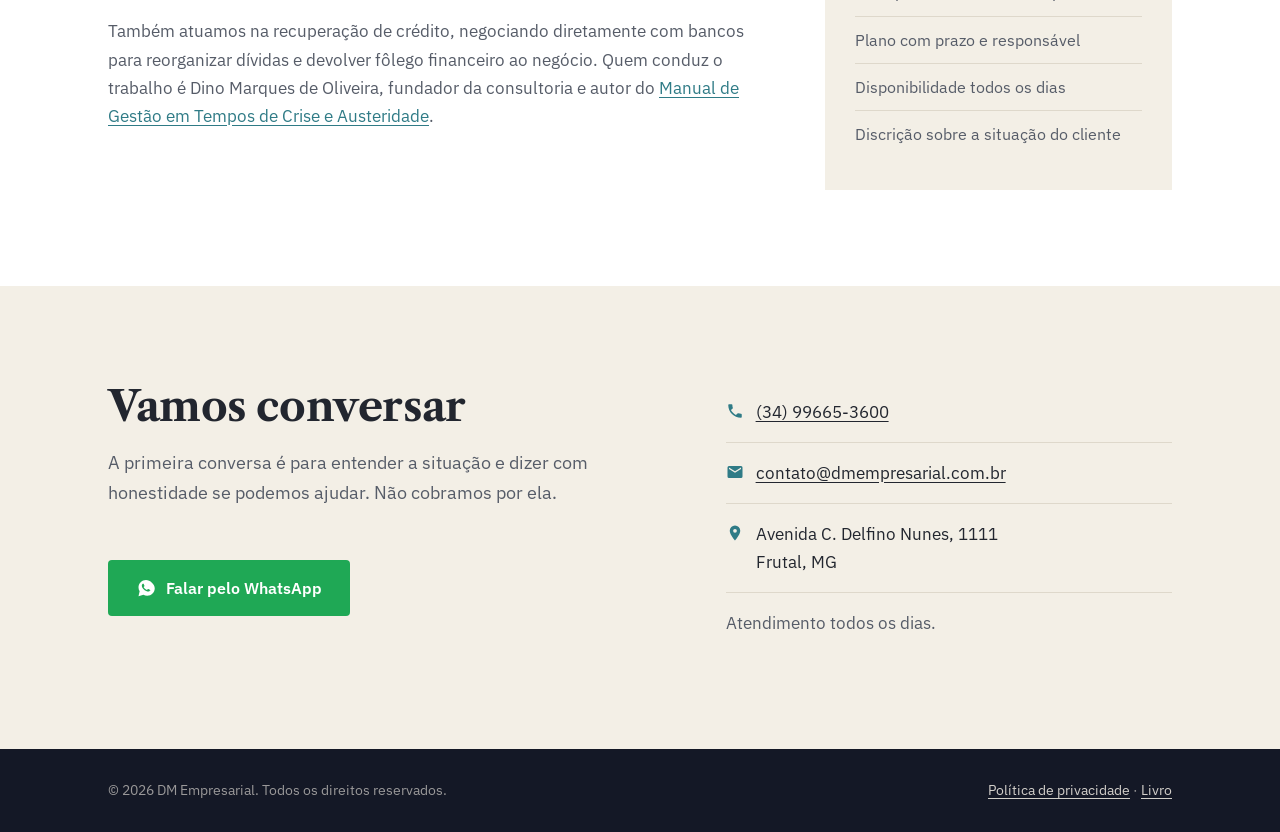
==== commit caeaad9c: "Redesenha o site na identidade do livro e adiciona secao de venda" ====
--- a/index.html
+++ b/index.html
@@ -78,22 +78,15 @@
           </div>
 
           <aside class="hero-ficha">
+            <p class="ficha-titulo">A consultoria em números</p>
             <dl>
               <div>
-                <dt>Empresas atendidas</dt>
-                <dd>mais de 100</dd>
+                <dd>+100</dd>
+                <dt>empresas atendidas desde a fundação</dt>
               </div>
               <div>
-                <dt>Anos negociando com bancos</dt>
-                <dd>mais de 10</dd>
-              </div>
-              <div>
-                <dt>Base</dt>
-                <dd>Frutal, MG</dd>
-              </div>
-              <div>
-                <dt>Atendimento</dt>
-                <dd>presencial e a distância</dd>
+                <dd>10 anos</dd>
+                <dt>sentando à mesa de negociação com bancos</dt>
               </div>
             </dl>
           </aside>
--- a/css.css
+++ b/css.css
@@ -183,28 +183,37 @@
   color: rgba(243, 239, 230, 0.55);
 }
 
-/* ficha tecnica: dados, nao cards */
-.hero-ficha { padding-top: 10px; }
-
-.hero-ficha dl { display: grid; gap: 0; }
-
-.hero-ficha div {
-  padding: 16px 0;
-  border-top: 1px solid var(--regua-escura);
-}
-.hero-ficha div:last-child { border-bottom: 1px solid var(--regua-escura); }
-
-.hero-ficha dt {
+/* painel de credenciais: precisa de peso proprio para nao sumir
+   ao lado do titulo grande do hero. */
+.hero-ficha {
+  background: #222941;
+  border-left: 3px solid var(--teal);
+  padding: 32px 32px 36px;
+}
+
+.ficha-titulo {
   font-size: 13px;
-  letter-spacing: 0.02em;
-  color: rgba(243, 239, 230, 0.55);
-  margin-bottom: 2px;
-}
+  letter-spacing: 0.06em;
+  text-transform: uppercase;
+  color: var(--teal);
+  margin-bottom: 22px;
+}
+
+.hero-ficha dl { display: grid; gap: 26px; }
 
 .hero-ficha dd {
   font-family: 'Libre Caslon Text', Georgia, serif;
-  font-size: 21px;
-  color: var(--teal);
+  font-size: 40px;
+  line-height: 1;
+  color: var(--creme);
+  margin-bottom: 6px;
+}
+
+.hero-ficha dt {
+  font-size: 14px;
+  line-height: 1.45;
+  color: rgba(243, 239, 230, 0.6);
+  max-width: 26ch;
 }
 
 /*  SITUACAO  */
